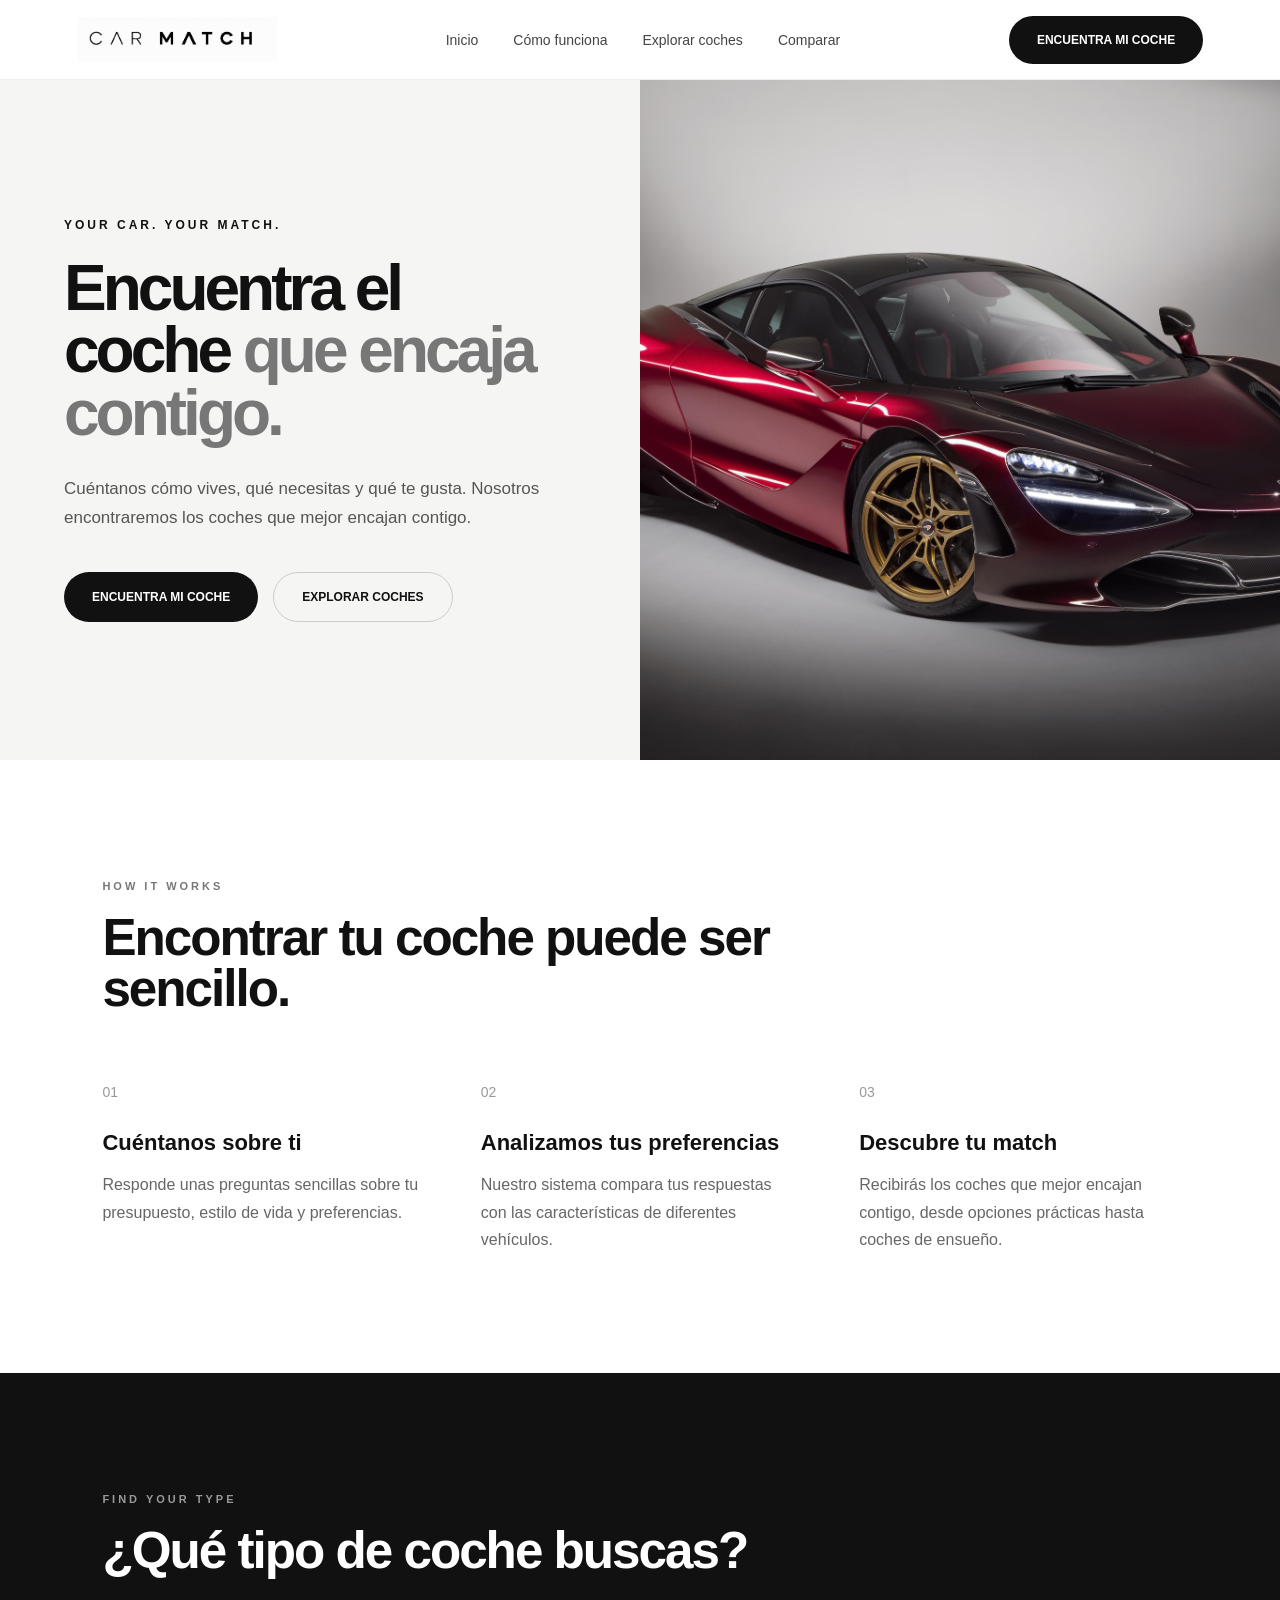
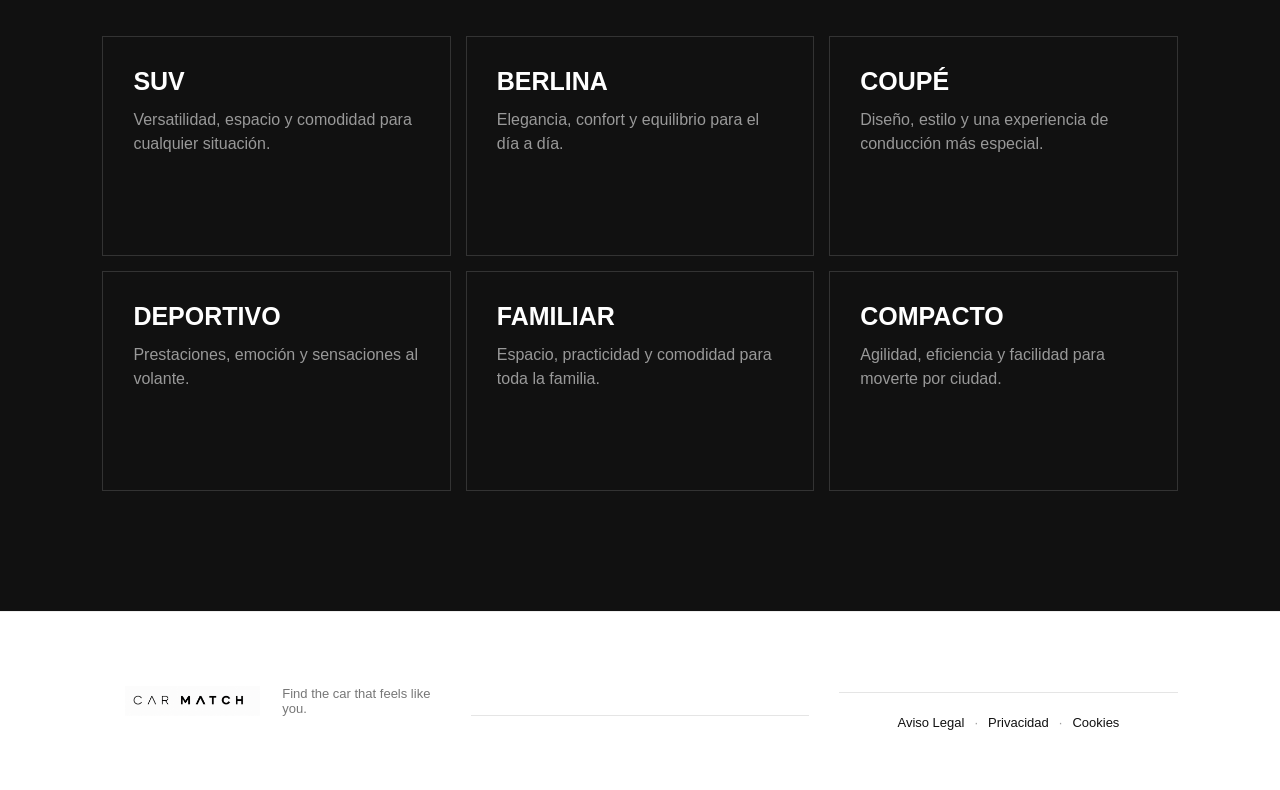
==== index.html @ 36eb8cef "Fix footer layout" ====
<!DOCTYPE html>
<html lang="es">

<head>

    <meta charset="UTF-8">

    <meta
        name="viewport"
        content="width=device-width, initial-scale=1.0"
    >

    <!-- SEO -->
    <title>CAR MATCH — Encuentra el coche perfecto para ti</title>

    <link
    rel="icon"
    type="image/png"
    href="images/favicon.png"
>

    <meta
        name="description"
        content="CAR MATCH te ayuda a encontrar los coches que mejor encajan contigo según tu estilo de vida, presupuesto y preferencias."
    >

    <meta
        name="keywords"
        content="coches, encontrar coche, comparar coches, coche ideal, car match, coches deportivos, SUV, coches premium"
    >

    <meta
        name="robots"
        content="index, follow"
    >

    <meta
        name="author"
        content="CAR MATCH"
    >

    <!-- Open Graph -->
    <meta
        property="og:title"
        content="CAR MATCH — Encuentra tu coche"
    >

    <meta
        property="og:description"
        content="Descubre qué coche encaja contigo."
    >

    <meta
        property="og:type"
        content="website"
    >

    <meta
        property="og:image"
        content="images/logo.png"
    >

    <!-- Favicon -->
    <link rel="icon" type="image/png" href="/images/favicon.png?v=2">
    <link rel="shortcut icon" href="/images/favicon.png?v=2" type="image/png">

    <!-- CSS -->
    <link
        rel="stylesheet"
        href="css/style.css"
    >

</head>


<body>


    <!-- =====================================================
         NAVBAR
    ====================================================== -->

    <header class="navbar">

        <a
            href="index.html"
            class="logo"
            aria-label="CAR MATCH - Inicio"
        >
            <img
                 src="/images/logo.png"
                alt="CAR MATCH"
            >
        </a>


        <nav aria-label="Navegación principal">

            <a href="index.html">
                Inicio
            </a>

            <a href="#how-it-works">
                Cómo funciona
            </a>

            <a href="explore.html">
                Explorar coches
            </a>

            <a href="compare.html">
                Comparar
            </a>

        </nav>


        <button
            class="primary-button"
            type="button"
            onclick="startQuiz()"
        >
            ENCUENTRA MI COCHE
        </button>

    </header>



    <main>


        <!-- =================================================
             HERO
        ================================================== -->

      <section class="hero">

    <!-- PARTE IZQUIERDA: NO TOCAR -->
    <div class="hero-content">

        <p class="eyebrow">
            YOUR CAR. YOUR MATCH.
        </p>

        <h1>
            Encuentra el coche
            <span>
                que encaja contigo.
            </span>
        </h1>

        <p class="hero-description">
            Cuéntanos cómo vives, qué necesitas
            y qué te gusta. Nosotros encontraremos
            los coches que mejor encajan contigo.
        </p>

        <div class="hero-buttons">

            <button
                class="primary-button"
                type="button"
                onclick="startQuiz()"
            >
                ENCUENTRA MI COCHE
            </button>

            <button
                class="secondary-button"
                type="button"
                onclick="window.location.href='explore.html'"
            >
                EXPLORAR COCHES
            </button>

        </div>

    </div>


    <!-- PARTE DERECHA: AQUÍ VA EL SLIDER -->
    <div class="hero-image">

        <img
            id="heroCar"
            src="images/hero-car-1.png"
            alt="Coche deportivo"
        >

    </div>

</section>

</div>

</div>

        </section>



        <!-- =================================================
             HOW IT WORKS
        ================================================== -->

        <section
            class="how-it-works"
            id="how-it-works"
        >

            <p class="section-label">
                HOW IT WORKS
            </p>


            <h2>
                Encontrar tu coche
                puede ser sencillo.
            </h2>


            <div class="steps">


                <!-- STEP 01 -->

                <div class="step">

                    <div class="step-number">
                        01
                    </div>


                    <h3>
                        Cuéntanos sobre ti
                    </h3>


                    <p>

                        Responde unas preguntas sencillas
                        sobre tu presupuesto, estilo de vida
                        y preferencias.

                    </p>

                </div>



                <!-- STEP 02 -->

                <div class="step">

                    <div class="step-number">
                        02
                    </div>


                    <h3>
                        Analizamos tus preferencias
                    </h3>


                    <p>

                        Nuestro sistema compara tus respuestas
                        con las características de diferentes
                        vehículos.

                    </p>

                </div>



                <!-- STEP 03 -->

                <div class="step">

                    <div class="step-number">
                        03
                    </div>


                    <h3>
                        Descubre tu match
                    </h3>


                    <p>

                        Recibirás los coches que mejor encajan
                        contigo, desde opciones prácticas hasta
                        coches de ensueño.

                    </p>

                </div>


            </div>

        </section>



    
           <!-- =================================================
     CATEGORIES
================================================== -->

<section class="categories">

    <p class="section-label">
        FIND YOUR TYPE
    </p>

    <h2>
        ¿Qué tipo de coche buscas?
    </h2>


    <div class="category-grid">


        <!-- SUV -->

        <div
            class="category-card"
            onclick="window.location.href='explore.html?body=suv'"
            role="button"
            tabindex="0"
            aria-label="Explorar coches SUV"
        >

            <h3>
                SUV
            </h3>

            <p>
                Versatilidad, espacio y comodidad para cualquier situación.
            </p>

        </div>



        <!-- BERLINA -->

        <div
            class="category-card"
            onclick="window.location.href='explore.html?body=sedan'"
            role="button"
            tabindex="0"
            aria-label="Explorar berlinas"
        >

            <h3>
                BERLINA
            </h3>

            <p>
                Elegancia, confort y equilibrio para el día a día.
            </p>

        </div>



        <!-- COUPÉ -->

        <div
            class="category-card"
            onclick="window.location.href='explore.html?body=coupe'"
            role="button"
            tabindex="0"
            aria-label="Explorar coches coupé"
        >

            <h3>
                COUPÉ
            </h3>

            <p>
                Diseño, estilo y una experiencia de conducción más especial.
            </p>

        </div>



        <!-- DEPORTIVO -->

        <div
            class="category-card"
            onclick="window.location.href='explore.html?body=sports'"
            role="button"
            tabindex="0"
            aria-label="Explorar coches deportivos"
        >

            <h3>
                DEPORTIVO
            </h3>

            <p>
                Prestaciones, emoción y sensaciones al volante.
            </p>

        </div>



        <!-- FAMILIAR -->

        <div
            class="category-card"
            onclick="window.location.href='explore.html?body=family'"
            role="button"
            tabindex="0"
            aria-label="Explorar coches familiares"
        >

            <h3>
                FAMILIAR
            </h3>

            <p>
                Espacio, practicidad y comodidad para toda la familia.
            </p>

        </div>



        <!-- COMPACTO -->

        <div
            class="category-card"
            onclick="window.location.href='explore.html?body=hatchback'"
            role="button"
            tabindex="0"
            aria-label="Explorar coches compactos"
        >

            <h3>
                COMPACTO
            </h3>

            <p>
                Agilidad, eficiencia y facilidad para moverte por ciudad.
            </p>

        </div>


    </div>

</section>
    


    </main>



   <!-- =====================================================
     FOOTER
====================================================== -->

<footer>

    <div class="footer-top">

        <a
            href="index.html"
            class="logo"
            aria-label="CAR MATCH - Inicio"
        >
            <img
                src="/images/logo.png"
                alt="CAR MATCH"
            >
        </a>


        <p>
            Find the car that feels like you.
        </p>

    </div>


    <div class="footer-divider"></div>


    <div class="footer-legal">

        <a href="aviso-legal.html">
            Aviso Legal
        </a>

        <span>·</span>

        <a href="politica-privacidad.html">
            Privacidad
        </a>

        <span>·</span>

        <a href="politica-cookies.html">
            Cookies
        </a>

    </div>

</footer>


<!-- =====================================================
     JAVASCRIPT
====================================================== -->

<script src="js/script.js"></script>

<script>
document.addEventListener("DOMContentLoaded", function () {

    const images = [
        "images/hero-car-1.png",
        "images/hero-car-2.png",
        "images/hero-car-3.png",
        "images/hero-car-4.png",
        "images/hero-car-5.png"
    ];

    const hero = document.getElementById("heroCarImage");

    if (!hero) return;

    let current = 0;

    setInterval(function () {

        current = (current + 1) % images.length;

        hero.src = images[current];

    }, 7000);

});

</script>

</body>
</html>
---- css/style.css ----
/* =========================================================
   CAR MATCH
   GLOBAL STYLE
========================================================= */


/* =========================================================
   RESET
========================================================= */

* {
    margin: 0;
    padding: 0;
    box-sizing: border-box;
}

html {
    scroll-behavior: smooth;
}

body {
    font-family: Arial, Helvetica, sans-serif;
    background: #ffffff;
    color: #111111;
    -webkit-font-smoothing: antialiased;
}

img {
    max-width: 100%;
}

button,
input,
select {
    font-family: inherit;
}

button {
    -webkit-tap-highlight-color: transparent;
}

a {
    color: inherit;
}


/* =========================================================
   NAVBAR
========================================================= */

.navbar {
    position: relative;
    z-index: 100;

    width: 100%;
    min-height: 80px;

    padding: 0 6%;

    display: flex;
    align-items: center;
    justify-content: space-between;
    gap: 30px;

    border-bottom: 1px solid #eeeeee;

    background: rgba(255, 255, 255, 0.96);

    backdrop-filter: blur(10px);
}


/* =========================================================
   LOGO
========================================================= */

.logo {
    display: flex;
    align-items: center;
    text-decoration: none;

}


/* PNG LOGO */

.logo img {
    display: block;

    width: 200px;
    height: auto;
    object-fit: contain;
}


/*
   Texto del logo.
   Se mantiene porque quiz/results/explore/compare
   todavía utilizan CAR<span>MATCH</span>.
*/

.logo:not(:has(img)) {
    font-size: 22px;
    font-weight: 800;
    letter-spacing: -1px;
}

.logo span {
    font-weight: 400;
}


/* =========================================================
   NAVIGATION
========================================================= */

.navbar nav {
    display: flex;
    align-items: center;
    justify-content: center;

    gap: 35px;
}

.navbar nav a {
    position: relative;

    text-decoration: none;

    color: #444444;

    font-size: 14px;
    font-weight: 400;

    white-space: nowrap;

    transition:
        color 0.2s ease,
        opacity 0.2s ease;
}

.navbar nav a:hover {
    color: #000000;
}


/* ACTIVE PAGE */

.navbar nav a.active {
    color: #111111;
    font-weight: 700;
}

.navbar nav a.active::after {
    content: "";

    position: absolute;

    left: 0;
    right: 0;
    bottom: -8px;

    height: 1px;

    background: #111111;
}


/* =========================================================
   BUTTONS
========================================================= */

.primary-button,
.secondary-button,
.nav-button,
.quiz-next,
.quiz-back,
.exit-button,
.clear-filters,
.help-understood {
    -webkit-tap-highlight-color: transparent;
}


/* PRIMARY */

.primary-button {
    border: none;

    background: #111111;
    color: #ffffff;

    padding: 17px 28px;

    border-radius: 30px;

    font-size: 12px;
    font-weight: 700;

    cursor: pointer;

    transition:
        transform 0.2s ease,
        background 0.2s ease,
        opacity 0.2s ease;
}

.primary-button:hover {
    transform: translateY(-2px);
}

.primary-button:active {
    transform: translateY(0);
}


/* SECONDARY */

.secondary-button {
    border: 1px solid #cccccc;

    background: transparent;
    color: #111111;

    padding: 17px 28px;

    border-radius: 30px;

    font-size: 12px;
    font-weight: 700;

    cursor: pointer;

    transition:
        transform 0.2s ease,
        border-color 0.2s ease,
        background 0.2s ease;
}

.secondary-button:hover {
    border-color: #111111;

    background: #ffffff;

    transform: translateY(-2px);
}

.secondary-button:active {
    transform: translateY(0);
}


/* OLD NAV BUTTON COMPATIBILITY */

.nav-button {
    border: none;

    background: #111111;
    color: #ffffff;

    padding: 13px 22px;

    border-radius: 30px;

    font-size: 12px;
    font-weight: 700;

    cursor: pointer;
}


/* =========================================================
   HERO
========================================================= */

.hero {
    min-height: 680px;

    display: grid;
    grid-template-columns: 1fr 1fr;

    background: #f5f5f3;
}

.hero-content {
    display: flex;
    flex-direction: column;
    justify-content: center;

    padding: 80px 10%;
}

.eyebrow {
    font-size: 12px;

    letter-spacing: 3px;

    font-weight: 700;

    margin-bottom: 25px;
}

.hero h1 {
    font-size: clamp(48px, 5vw, 76px);

    line-height: 0.98;

    letter-spacing: -4px;

    max-width: 700px;
}

.hero h1 span {
    color: #777777;
}

.hero-description {
    max-width: 520px;

    margin-top: 30px;

    color: #555555;

    font-size: 17px;

    line-height: 1.7;
}


/* HERO BUTTONS */

.hero-buttons {
    display: flex;

    gap: 15px;

    margin-top: 40px;
}


/* =========================================================
   HERO IMAGE
========================================================= */

.hero-image {
    position: relative;
    min-height: 600px;
    overflow: hidden;
    background: #222222;
}

.hero-image img {
    width: 100%;
    height: 100%;
    min-height: 600px;
    display: block;
    object-fit: cover;
    transition: opacity 0.8s ease;
      overflow: hidden;
}


/* REAL HERO IMAGE */

.hero-image img {
    position: absolute;

    inset: 0;

    width: 100%;
    height: 100%;

    object-fit: cover;

    display: block;

    z-index: 1;
}


/* IMAGE OVERLAY */

.image-overlay {
    position: absolute;

    inset: 0;

    background:
        linear-gradient(
            135deg,
            rgba(0, 0, 0, 0.15),
            rgba(0, 0, 0, 0.35)
        );

    z-index: 2;

    pointer-events: none;
}


/* PLACEHOLDER */

.hero-car-placeholder {
    position: relative;

    z-index: 0;

    color: #ffffff;

    font-size: 90px;

    font-weight: 900;

    letter-spacing: -8px;

    opacity: 0.9;
}


/*
   Si existe imagen, el placeholder queda oculto
   visualmente debajo de ella.
*/

.hero-image img:not([src=""]) + .hero-car-placeholder {
    z-index: 0;
}


/* =========================================================
   HOW IT WORKS
========================================================= */

.how-it-works {
    padding: 120px 8%;
}

.section-label {
    font-size: 11px;

    letter-spacing: 3px;

    font-weight: 700;

    color: #777777;

    margin-bottom: 20px;
}

.how-it-works h2,
.categories h2 {
    font-size: clamp(36px, 4vw, 55px);

    letter-spacing: -2px;

    line-height: 1;

    max-width: 700px;
}


/* =========================================================
   STEPS
========================================================= */

.steps {
    display: grid;

    grid-template-columns: repeat(3, 1fr);

    gap: 60px;

    margin-top: 70px;
}

.step-number {
    font-size: 14px;

    color: #999999;

    margin-bottom: 30px;
}

.step h3 {
    font-size: 22px;

    margin-bottom: 15px;
}

.step p {
    color: #666666;

    line-height: 1.7;

    max-width: 350px;
}


/* =========================================================
   CATEGORIES
========================================================= */

.categories {
    padding: 120px 8%;

    background: #111111;

    color: #ffffff;
}

.categories .section-label {
    color: #999999;
}

.category-grid {
    display: grid;

    grid-template-columns: repeat(3, 1fr);

    gap: 15px;

    margin-top: 60px;
}

.category-card {
    min-height: 220px;

    padding: 30px;

    border: 1px solid #333333;

    display: flex;

    flex-direction: column;

    justify-content: flex-end;

    transition:
        background 0.3s ease,
        transform 0.3s ease,
        border-color 0.3s ease;

    cursor: pointer;
}

.category-card:hover {
    background: #1d1d1d;

    border-color: #444444;

    transform: translateY(-5px);
}

.category-card h3 {
    font-size: 25px;

    margin-bottom: 10px;
}

.category-card p {
    color: #999999;

    line-height: 1.5;
}

.category-card {
    display: flex;
    flex-direction: column;
    align-items: flex-start;
    justify-content: flex-start;
    text-align: left;
}

.category-card h3 {
    margin: 0 0 12px 0;
    text-align: left;
}


/* =========================================================
   FOOTER
========================================================= */

footer {
    padding: 60px 8%;

    display: flex;

    justify-content: space-between;

    align-items: center;

    gap: 30px;

    border-top: 1px solid #eeeeee;

    background: #ffffff;
}

footer .logo img {
    height: 30px;
}

footer p {
    color: #777777;

    font-size: 13px;
}


/* =========================================================
   FOCUS ACCESSIBILITY
========================================================= */

button:focus-visible,
a:focus-visible,
select:focus-visible,
input:focus-visible,
.category-card:focus-visible {
    outline: 2px solid #111111;

    outline-offset: 4px;
}


/* =========================================================
   QUIZ
========================================================= */

.quiz-page {
    background: #f7f7f5;

    min-height: 100vh;
}


/* =========================================================
   QUIZ HEADER
========================================================= */

.quiz-header {
    height: 80px;

    padding: 0 6%;

    display: flex;

    align-items: center;

    justify-content: space-between;

    gap: 30px;

    background: #ffffff;

    border-bottom: 1px solid #e8e8e8;
}

.quiz-logo {
    color: #111111;

    text-decoration: none;

    font-size: 22px;

    font-weight: 800;

    letter-spacing: -1px;
}

.quiz-logo span {
    font-weight: 400;
}


/* =========================================================
   EXIT
========================================================= */

.exit-button {
    border: none;

    background: transparent;

    font-size: 12px;

    font-weight: 700;

    color: #777777;

    cursor: pointer;

    transition:
        color 0.2s ease,
        opacity 0.2s ease;
}

.exit-button:hover {
    color: #111111;
}


/* =========================================================
   QUIZ CONTAINER
========================================================= */

.quiz-container {
    width: min(900px, 90%);

    margin: 0 auto;

    padding: 70px 0 50px;
}


/* =========================================================
   PROGRESS
========================================================= */

.progress-section {
    margin-bottom: 70px;
}

.progress-top {
    display: flex;

    justify-content: space-between;

    margin-bottom: 12px;

    font-size: 11px;

    font-weight: 700;

    letter-spacing: 1.5px;

    color: #777777;
}

.progress-bar {
    height: 4px;

    background: #dddddd;

    border-radius: 10px;

    overflow: hidden;
}

.progress {
    height: 100%;

    width: 10%;

    background: #111111;

    transition: width 0.4s ease;
}


/* =========================================================
   QUESTION
========================================================= */

.question-section {
    max-width: 750px;

    margin: 0 auto;
}

.question-category {
    font-size: 11px;

    font-weight: 700;

    letter-spacing: 3px;

    color: #888888;

    margin-bottom: 20px;
}

.question-section h1 {
    font-size: clamp(38px, 5vw, 62px);

    line-height: 1;

    letter-spacing: -3px;

    margin-bottom: 25px;
}

.question-description {
    color: #666666;

    font-size: 16px;

    line-height: 1.7;

    max-width: 650px;

    margin-bottom: 45px;
}


/* =========================================================
   ANSWERS
========================================================= */

.answers {
    display: grid;

    gap: 12px;
}

.answer {
    position: relative;

    padding: 22px 25px;

    border: 1px solid #dddddd;

    background: #ffffff;

    cursor: pointer;

    transition:
        border-color 0.2s ease,
        transform 0.2s ease,
        background 0.2s ease;

    border-radius: 8px;
}

.answer:hover {
    border-color: #111111;

    transform: translateY(-2px);
}

.answer.selected {
    background: #111111;

    color: #ffffff;

    border-color: #111111;
}

.answer-title {
    font-size: 16px;

    font-weight: 700;

    margin-bottom: 5px;
}

.answer-description {
    font-size: 13px;

    color: #777777;

    line-height: 1.5;
}

.answer.selected .answer-description {
    color: #bbbbbb;
}


/* =========================================================
   HELP BUTTON
========================================================= */

.help-button {
    display: inline-flex;

    align-items: center;
    justify-content: center;

    width: 22px;
    height: 22px;

    margin-left: 8px;

    border: 1px solid #aaaaaa;

    border-radius: 50%;

    font-size: 12px;

    cursor: pointer;

    color: #555555;

    background: #ffffff;

    transition:
        background 0.2s ease,
        color 0.2s ease;
}

.help-button:hover {
    background: #111111;

    color: #ffffff;
}


/* =========================================================
   QUIZ NAVIGATION
========================================================= */

.quiz-navigation {
    display: flex;

    justify-content: space-between;

    align-items: center;

    gap: 20px;

    margin-top: 70px;
}

.quiz-back {
    border: none;

    background: transparent;

    color: #666666;

    font-size: 12px;

    font-weight: 700;

    cursor: pointer;

    transition: color 0.2s ease;
}

.quiz-back:hover {
    color: #111111;
}

.quiz-next {
    border: none;

    background: #111111;

    color: #ffffff;

    padding: 17px 30px;

    border-radius: 30px;

    font-size: 12px;

    font-weight: 700;

    cursor: pointer;

    transition:
        transform 0.2s ease,
        opacity 0.2s ease;
}

.quiz-next:hover {
    transform: translateY(-2px);
}

.quiz-next:active {
    transform: translateY(0);
}


/* =========================================================
   HELP MODAL
========================================================= */

.help-modal {
    position: fixed;

    inset: 0;

    z-index: 9999;
}

.help-overlay {
    position: absolute;

    inset: 0;

    background: rgba(0, 0, 0, 0.55);

    backdrop-filter: blur(5px);
}

.help-box {
    position: absolute;

    left: 50%;
    top: 50%;

    transform: translate(-50%, -50%);

    width: min(500px, 90%);

    max-height: 90vh;

    overflow-y: auto;

    padding: 45px;

    background: #ffffff;

    border-radius: 14px;

    box-shadow:
        0 30px 80px rgba(0, 0, 0, 0.25);
}

.help-icon {
    width: 35px;
    height: 35px;

    border-radius: 50%;

    background: #111111;

    color: #ffffff;

    display: flex;

    align-items: center;
    justify-content: center;

    font-weight: 700;

    margin-bottom: 25px;
}

.help-box h2 {
    font-size: 28px;

    letter-spacing: -1px;

    margin-bottom: 15px;
}

.help-box p {
    color: #666666;

    line-height: 1.7;
}

.help-close {
    position: absolute;

    top: 20px;
    right: 20px;

    width: 35px;
    height: 35px;

    border: none;

    background: transparent;

    font-size: 28px;

    cursor: pointer;

    color: #777777;

    border-radius: 50%;
}

.help-close:hover {
    background: #f2f2f2;

    color: #111111;
}

.help-understood {
    margin-top: 30px;

    border: none;

    background: #111111;

    color: #ffffff;

    padding: 14px 25px;

    border-radius: 30px;

    font-size: 11px;

    font-weight: 700;

    cursor: pointer;

    transition: transform 0.2s ease;
}

.help-understood:hover {
    transform: translateY(-2px);
}


/* =========================================================
   GENERAL MOBILE — TABLET
========================================================= */

@media (max-width: 900px) {

    /* NAVBAR */

    .navbar {
        padding: 0 5%;

        gap: 20px;
    }

    .navbar nav {
        display: none;
    }


    /* HERO */

    .hero {
        grid-template-columns: 1fr;

        min-height: auto;
    }

    .hero-content {
        padding: 80px 7%;
    }

    .hero-image {
        min-height: 400px;
    }


    /* STEPS */

    .steps {
        grid-template-columns: 1fr;

        gap: 50px;
    }


    /* CATEGORIES */

    .category-grid {
        grid-template-columns: 1fr 1fr;
    }


    /* FOOTER */

    footer {
        padding: 50px 7%;
    }

}


/* =========================================================
   MOBILE
========================================================= */

@media (max-width: 600px) {

    /* =====================================================
       NAVBAR
    ====================================================== */

    .navbar {
        min-height: 70px;

        padding: 0 5%;

        gap: 15px;
    }

    .navbar .logo img {
        height: 28px;

        max-width: 150px;
    }

    .navbar > .primary-button {
        padding: 11px 16px;

        font-size: 10px;

        white-space: nowrap;
    }


    /* =====================================================
       HERO
    ====================================================== */

    .hero-content {
        padding: 65px 7%;
    }

    .eyebrow {
        font-size: 10px;

        letter-spacing: 2.5px;

        margin-bottom: 20px;
    }

    .hero h1 {
        font-size: clamp(42px, 12vw, 58px);

        letter-spacing: -2.5px;

        line-height: 0.98;
    }

    .hero-description {
        font-size: 15px;

        line-height: 1.65;

        margin-top: 25px;
    }

    .hero-buttons {
        flex-direction: column;

        gap: 10px;

        margin-top: 30px;
    }

    .primary-button,
    .secondary-button {
        width: 100%;

        min-height: 50px;
    }

    .hero-image {
        min-height: 320px;
    }

    .hero-car-placeholder {
        font-size: 60px;

        letter-spacing: -5px;
    }


    /* =====================================================
       HOW IT WORKS
    ====================================================== */

    .how-it-works {
        padding: 80px 7%;
    }

    .section-label {
        font-size: 10px;

        letter-spacing: 2.5px;
    }

    .how-it-works h2,
    .categories h2 {
        font-size: clamp(34px, 9vw, 46px);

        letter-spacing: -1.8px;
    }

    .steps {
        margin-top: 50px;

        gap: 45px;
    }

    .step-number {
        margin-bottom: 20px;
    }

    .step h3 {
        font-size: 20px;
    }

    .step p {
        font-size: 14px;
    }


    /* =====================================================
       CATEGORIES
    ====================================================== */

    .categories {
        padding: 80px 7%;
    }

    .category-grid {
        grid-template-columns: 1fr;

        gap: 10px;

        margin-top: 45px;
    }

    .category-card {
        min-height: 180px;

        padding: 25px;
    }


    /* =====================================================
       FOOTER
    ====================================================== */

    footer {
        padding: 45px 7%;

        flex-direction: column;

        align-items: flex-start;

        gap: 20px;
    }

    footer .logo img {
        height: 28px;
    }

    footer p {
        font-size: 12px;
    }


    /* =====================================================
       QUIZ
    ====================================================== */

    .quiz-header {
        height: 70px;

        padding: 0 5%;
    }

    .quiz-logo {
        font-size: 20px;
    }

    .quiz-container {
        width: 90%;

        padding-top: 45px;

        padding-bottom: 40px;
    }

    .progress-section {
        margin-bottom: 50px;
    }

    .question-category {
        font-size: 10px;

        letter-spacing: 2.5px;
    }

    .question-section h1 {
        font-size: clamp(38px, 10vw, 52px);

        letter-spacing: -2px;
    }

    .question-description {
        font-size: 15px;

        margin-bottom: 35px;
    }

    .answer {
        padding: 20px;
    }

    .answer-title {
        font-size: 15px;
    }

    .answer-description {
        font-size: 12px;
    }

    .quiz-navigation {
        margin-top: 50px;
    }

    .quiz-next {
        padding: 15px 23px;
    }


    /* =====================================================
       HELP MODAL
    ====================================================== */

    .help-box {
        width: 92%;

        padding: 35px 25px;
    }

    .help-box h2 {
        font-size: 25px;
    }

}


/* =========================================================
   VERY SMALL MOBILE
========================================================= */

@media (max-width: 450px) {

    .navbar {
        padding: 0 4%;
    }

    .navbar .logo img {
        height: 25px;

        max-width: 125px;
    }

    .navbar > .primary-button {
        padding: 10px 12px;

        font-size: 9px;
    }


    .hero-content {
        padding: 55px 6%;
    }

    .hero h1 {
        font-size: 40px;

        letter-spacing: -2px;
    }

    .hero-image {
        min-height: 270px;
    }


    .how-it-works,
    .categories {
        padding-left: 6%;
        padding-right: 6%;
    }


    .category-card {
        min-height: 160px;
    }


    .quiz-container {
        width: 92%;
    }

    .quiz-navigation {
        gap: 10px;
    }

    .quiz-back {
        font-size: 11px;
    }

    .quiz-next {
        font-size: 11px;

        padding: 14px 18px;
    }

}


/* =========================================================
   REDUCED MOTION
========================================================= */

@media (prefers-reduced-motion: reduce) {

    html {
        scroll-behavior: auto;
    }

    *,
    *::before,
    *::after {
        transition-duration: 0.01ms !important;
        animation-duration: 0.01ms !important;
        animation-iteration-count: 1 !important;
    }

}

.hero-image {
    position: relative;
    min-height: 600px;
    overflow: hidden;
    background: #eeeeee;
}

.hero-image img {
    width: 100%;
    height: 100%;
    min-height: 600px;
    display: block;
    object-fit: cover;
    transition: opacity 0.4s ease;
}

/* =========================================================
   CAR MATCH
   LEGAL PAGES
   ========================================================= */

.legal-page {
    min-height: 70vh;
    padding: 100px 7% 120px;
}

.legal-container {
    width: min(100%, 950px);
    margin: 0 auto;
}

.legal-container h1 {
    margin: 12px 0 25px;
    font-size: clamp(42px, 6vw, 72px);
    line-height: 1.05;
    letter-spacing: -2px;
}

.legal-container h1 span {
    color: #888;
}

.legal-intro {
    max-width: 720px;
    margin-bottom: 70px;
    font-size: 18px;
    line-height: 1.8;
    color: #777;
}

.legal-section {
    padding: 42px 0;
    border-top: 1px solid rgba(0, 0, 0, 0.10);
}

.legal-section h2 {
    margin: 0 0 20px;
    font-size: 22px;
    font-weight: 600;
    letter-spacing: -0.3px;
}

.legal-section p {
    max-width: 820px;
    margin: 0 0 16px;
    font-size: 16px;
    line-height: 1.8;
    color: #555;
}

.legal-section p:last-child {
    margin-bottom: 0;
}

.legal-section strong {
    color: #111;
    font-weight: 600;
}

.legal-section a {
    color: #111;
    text-decoration: underline;
    text-underline-offset: 4px;
}

.legal-section a:hover {
    opacity: 0.6;
}

.legal-update {
    padding-bottom: 0;
}

.legal-update p {
    color: #888;
    font-size: 14px;
}


/* =========================================================
   LEGAL RESPONSIVE
   ========================================================= */

@media (max-width: 768px) {

    .legal-page {
        padding: 70px 6% 80px;
    }

    .legal-container h1 {
        font-size: 44px;
        letter-spacing: -1.5px;
    }

    .legal-intro {
        font-size: 16px;
        margin-bottom: 45px;
    }

    .legal-section {
        padding: 32px 0;
    }

    .legal-section h2 {
        font-size: 19px;
    }

    .legal-section p {
        font-size: 15px;
        line-height: 1.75;
    }

}



/* =========================================================
   FOOTER
   ========================================================= */

.footer-main {
    width: 100%;
    display: flex;
    justify-content: space-between;
    align-items: center;
}


/* =========================================================
   FOOTER LEGAL
   ========================================================= */

.footer-legal {
    width: 100%;
    display: flex;
    justify-content: center;
    align-items: center;
    gap: 10px;

    margin-top: 28px;
    padding-top: 22px;

    border-top: 1px solid rgba(0, 0, 0, 0.10);
}

.footer-legal a {
    color: inherit;
    text-decoration: none;
    font-size: 13px;
    transition: opacity 0.2s ease;
}

.footer-legal a:hover {
    opacity: 0.55;
}

.footer-legal span {
    opacity: 0.4;
    font-size: 13px;
}


/* =========================================================
   FOOTER MOBILE
   ========================================================= */

@media (max-width: 768px) {

    .footer-main {
        flex-direction: column;
        align-items: flex-start;
        gap: 20px;
    }

    .footer-main p {
        margin: 0;
    }

    .footer-legal {
        justify-content: flex-start;
        flex-wrap: wrap;
        margin-top: 25px;
        padding-top: 20px;
    }

}

/* =========================================================
   CAR MATCH — FOOTER FINAL
   ========================================================= */

.footer-top {
    width: 100%;
    display: flex;
    justify-content: space-between;
    align-items: center;
}


/* =========================================================
   LÍNEA COMPLETA
   ========================================================= */

.footer-divider {
    width: 100%;
    height: 1px;
    background: rgba(0, 0, 0, 0.10);
    margin-top: 28px;
}


/* =========================================================
   ENLACES LEGALES
   ========================================================= */

.footer-legal {
    width: 100%;

    display: flex;
    justify-content: center;
    align-items: center;

    gap: 10px;

    margin-top: 20px;
}

.footer-legal a {
    color: inherit;
    text-decoration: none;

    font-size: 13px;

    transition: opacity 0.2s ease;
}

.footer-legal a:hover {
    opacity: 0.55;
}

.footer-legal span {
    opacity: 0.4;
    font-size: 13px;
}


/* =========================================================
   MÓVIL
   ========================================================= */

@media (max-width: 768px) {

    .footer-top {
        flex-direction: column;
        align-items: flex-start;
        gap: 18px;
    }

    .footer-divider {
        margin-top: 25px;
    }

    .footer-legal {
        justify-content: center;
        flex-wrap: wrap;
        text-align: center;
    }

}
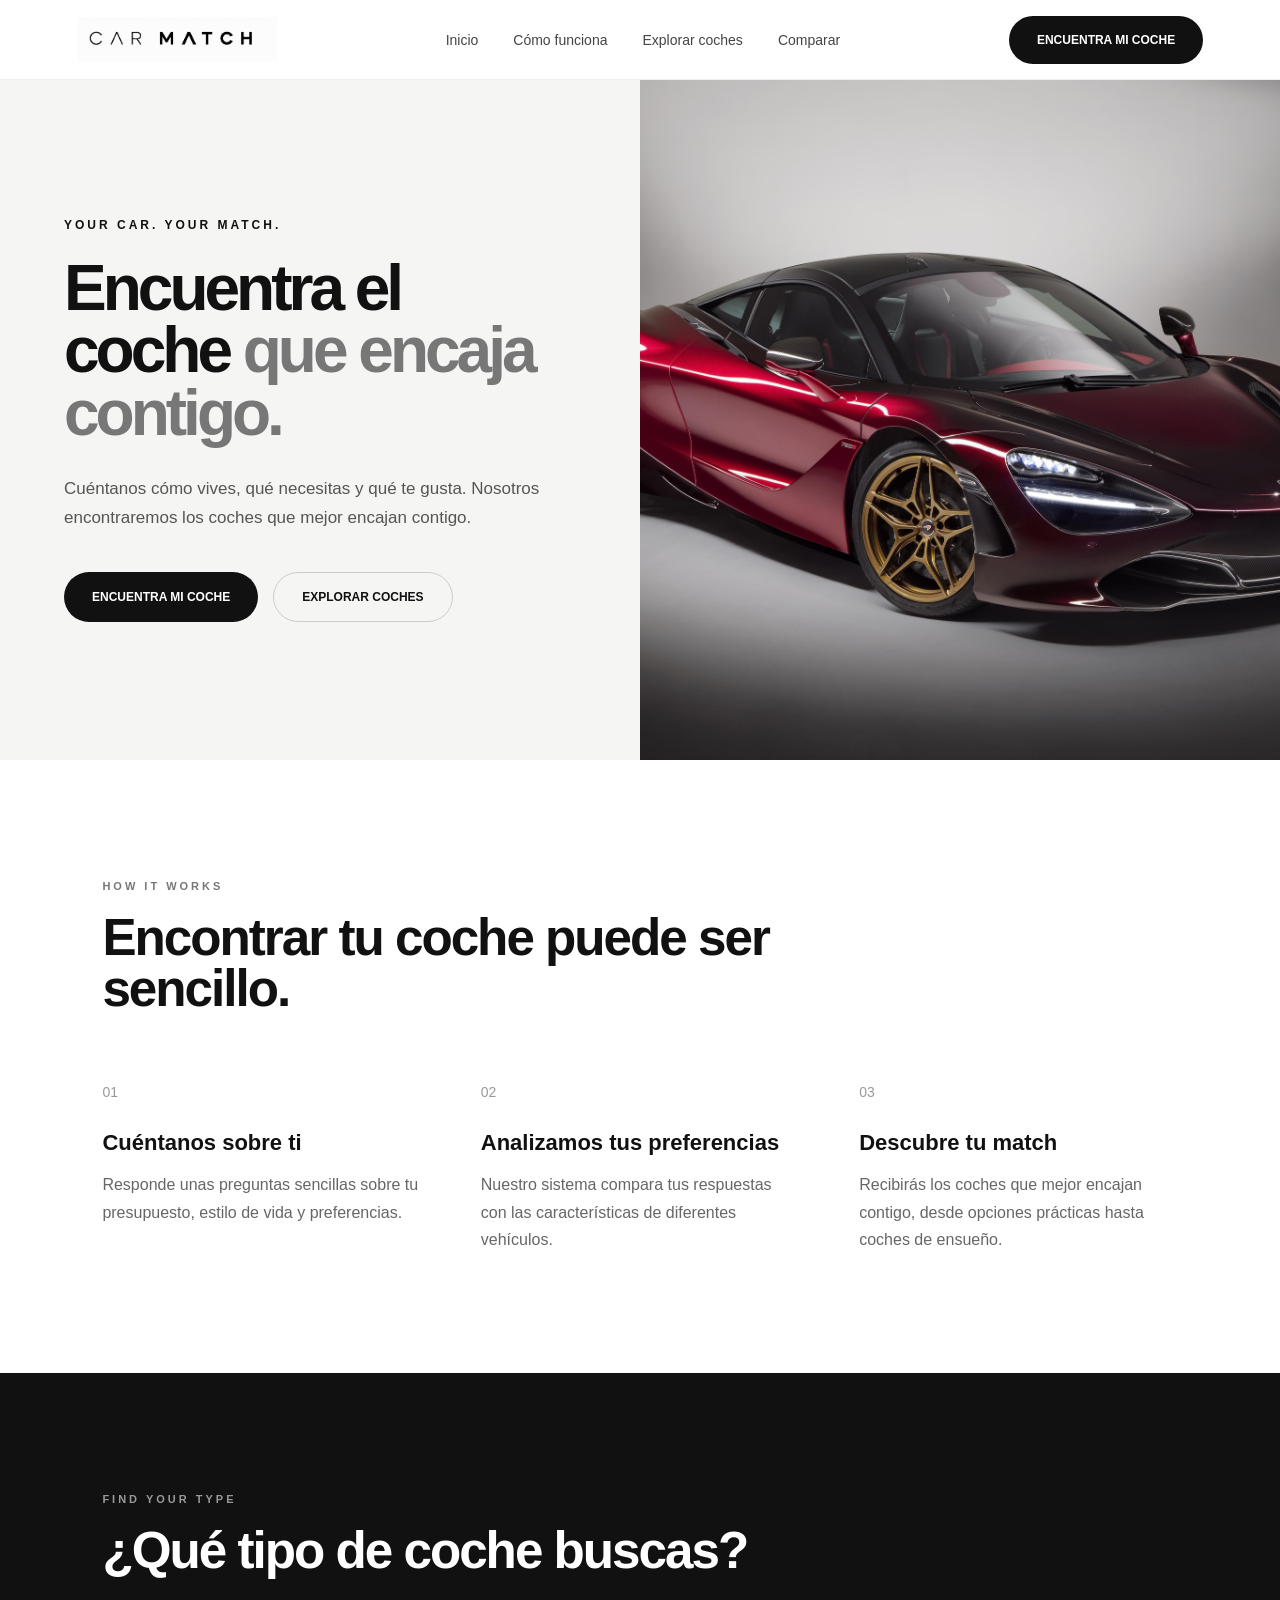
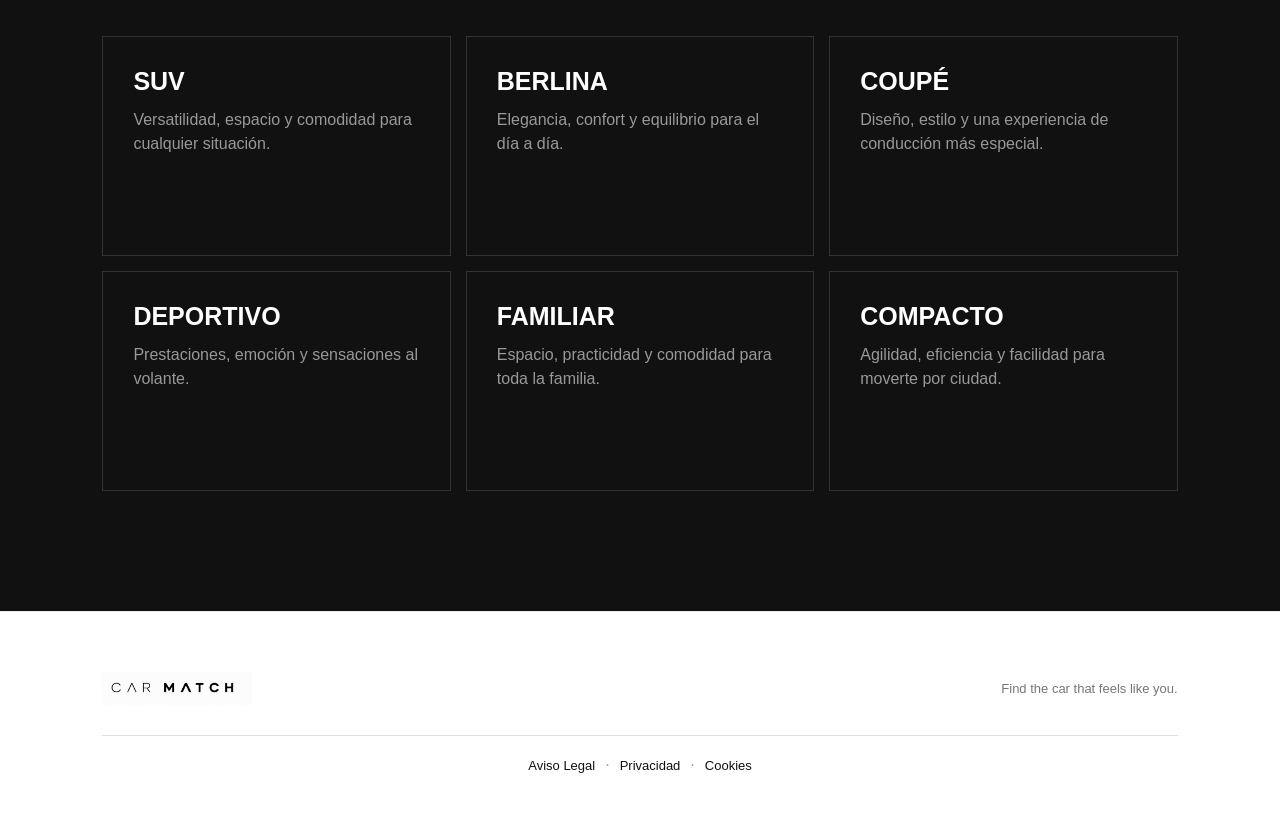
==== commit b2f834cb: "Finish legal pages and footer" ====
--- a/index.html
+++ b/index.html
@@ -470,13 +470,13 @@
      FOOTER
 ====================================================== -->
 
-<footer>
-
-    <div class="footer-top">
+<footer class="cm-footer">
+
+    <div class="cm-footer-top">
 
         <a
             href="index.html"
-            class="logo"
+            class="cm-footer-logo"
             aria-label="CAR MATCH - Inicio"
         >
             <img
@@ -485,18 +485,17 @@
             >
         </a>
 
-
-        <p>
+        <p class="cm-footer-text">
             Find the car that feels like you.
         </p>
 
     </div>
 
 
-    <div class="footer-divider"></div>
-
-
-    <div class="footer-legal">
+    <div class="cm-footer-line"></div>
+
+
+    <div class="cm-footer-legal">
 
         <a href="aviso-legal.html">
             Aviso Legal
--- a/css/style.css
+++ b/css/style.css
@@ -1656,118 +1656,78 @@
 
 
 /* =========================================================
-   FOOTER
+   CAR MATCH — FOOTER
    ========================================================= */
 
-.footer-main {
+footer {
     width: 100%;
+}
+
+
+/* =========================================================
+   PARTE SUPERIOR
+   ========================================================= */
+
+.footer-top {
+    width: 100%;
+
     display: flex;
     justify-content: space-between;
     align-items: center;
 }
 
 
-/* =========================================================
-   FOOTER LEGAL
+/* LOGO */
+
+.footer-top .logo {
+    display: block;
+}
+
+.footer-top .logo img {
+    display: block;
+}
+
+
+/* FRASE */
+
+.footer-top p {
+    margin: 0;
+}
+
+
+/* =========================================================
+   LÍNEA HORIZONTAL COMPLETA
+   ========================================================= */
+
+.footer-divider {
+    width: 100%;
+    height: 1px;
+
+    margin-top: 30px;
+
+    background: rgba(0, 0, 0, 0.10);
+}
+
+
+/* =========================================================
+   ENLACES LEGALES
    ========================================================= */
 
 .footer-legal {
     width: 100%;
+
     display: flex;
     justify-content: center;
     align-items: center;
+
     gap: 10px;
 
-    margin-top: 28px;
-    padding-top: 22px;
-
-    border-top: 1px solid rgba(0, 0, 0, 0.10);
+    margin-top: 20px;
 }
 
 .footer-legal a {
     color: inherit;
-    text-decoration: none;
-    font-size: 13px;
-    transition: opacity 0.2s ease;
-}
-
-.footer-legal a:hover {
-    opacity: 0.55;
-}
-
-.footer-legal span {
-    opacity: 0.4;
-    font-size: 13px;
-}
-
-
-/* =========================================================
-   FOOTER MOBILE
-   ========================================================= */
-
-@media (max-width: 768px) {
-
-    .footer-main {
-        flex-direction: column;
-        align-items: flex-start;
-        gap: 20px;
-    }
-
-    .footer-main p {
-        margin: 0;
-    }
-
-    .footer-legal {
-        justify-content: flex-start;
-        flex-wrap: wrap;
-        margin-top: 25px;
-        padding-top: 20px;
-    }
-
-}
-
-/* =========================================================
-   CAR MATCH — FOOTER FINAL
-   ========================================================= */
-
-.footer-top {
-    width: 100%;
-    display: flex;
-    justify-content: space-between;
-    align-items: center;
-}
-
-
-/* =========================================================
-   LÍNEA COMPLETA
-   ========================================================= */
-
-.footer-divider {
-    width: 100%;
-    height: 1px;
-    background: rgba(0, 0, 0, 0.10);
-    margin-top: 28px;
-}
-
-
-/* =========================================================
-   ENLACES LEGALES
-   ========================================================= */
-
-.footer-legal {
-    width: 100%;
-
-    display: flex;
-    justify-content: center;
-    align-items: center;
-
-    gap: 10px;
-
-    margin-top: 20px;
-}
-
-.footer-legal a {
-    color: inherit;
+
     text-decoration: none;
 
     font-size: 13px;
@@ -1804,7 +1764,123 @@
     .footer-legal {
         justify-content: center;
         flex-wrap: wrap;
-        text-align: center;
+    }
+
+}
+
+/* =========================================================
+   CAR MATCH — NUEVO FOOTER
+   ========================================================= */
+
+.cm-footer {
+    width: 100%;
+    display: block !important;
+    box-sizing: border-box;
+}
+
+
+/* PARTE SUPERIOR */
+
+.cm-footer-top {
+    width: 100%;
+    display: flex !important;
+    justify-content: space-between !important;
+    align-items: center !important;
+    box-sizing: border-box;
+}
+
+
+/* LOGO */
+
+.cm-footer-logo {
+    display: block !important;
+    margin: 0 !important;
+    padding: 0 !important;
+}
+
+.cm-footer-logo img {
+    display: block !important;
+    width: 150px !important;
+    height: auto !important;
+    margin: 0 !important;
+}
+
+
+/* FRASE */
+
+.cm-footer-text {
+    margin: 0 !important;
+    padding: 0 !important;
+}
+
+
+/* LÍNEA */
+
+.cm-footer-line {
+    width: 100% !important;
+    height: 1px !important;
+
+    margin: 30px 0 0 0 !important;
+    padding: 0 !important;
+
+    background: rgba(0, 0, 0, 0.12) !important;
+
+    display: block !important;
+}
+
+
+/* LEGAL */
+
+.cm-footer-legal {
+    width: 100% !important;
+
+    display: flex !important;
+    justify-content: center !important;
+    align-items: center !important;
+
+    gap: 10px;
+
+    margin: 20px 0 0 0 !important;
+    padding: 0 !important;
+
+    box-sizing: border-box;
+}
+
+.cm-footer-legal a {
+    margin: 0 !important;
+    padding: 0 !important;
+
+    color: inherit;
+    text-decoration: none;
+
+    font-size: 13px;
+}
+
+.cm-footer-legal span {
+    margin: 0 !important;
+    padding: 0 !important;
+
+    opacity: 0.4;
+}
+
+
+/* MÓVIL */
+
+@media (max-width: 768px) {
+
+    .cm-footer-top {
+        flex-direction: column !important;
+        align-items: flex-start !important;
+        gap: 18px;
+    }
+
+    .cm-footer-line {
+        margin-top: 25px !important;
+    }
+
+    .cm-footer-legal {
+        justify-content: center !important;
+        flex-wrap: wrap;
     }
 
 }
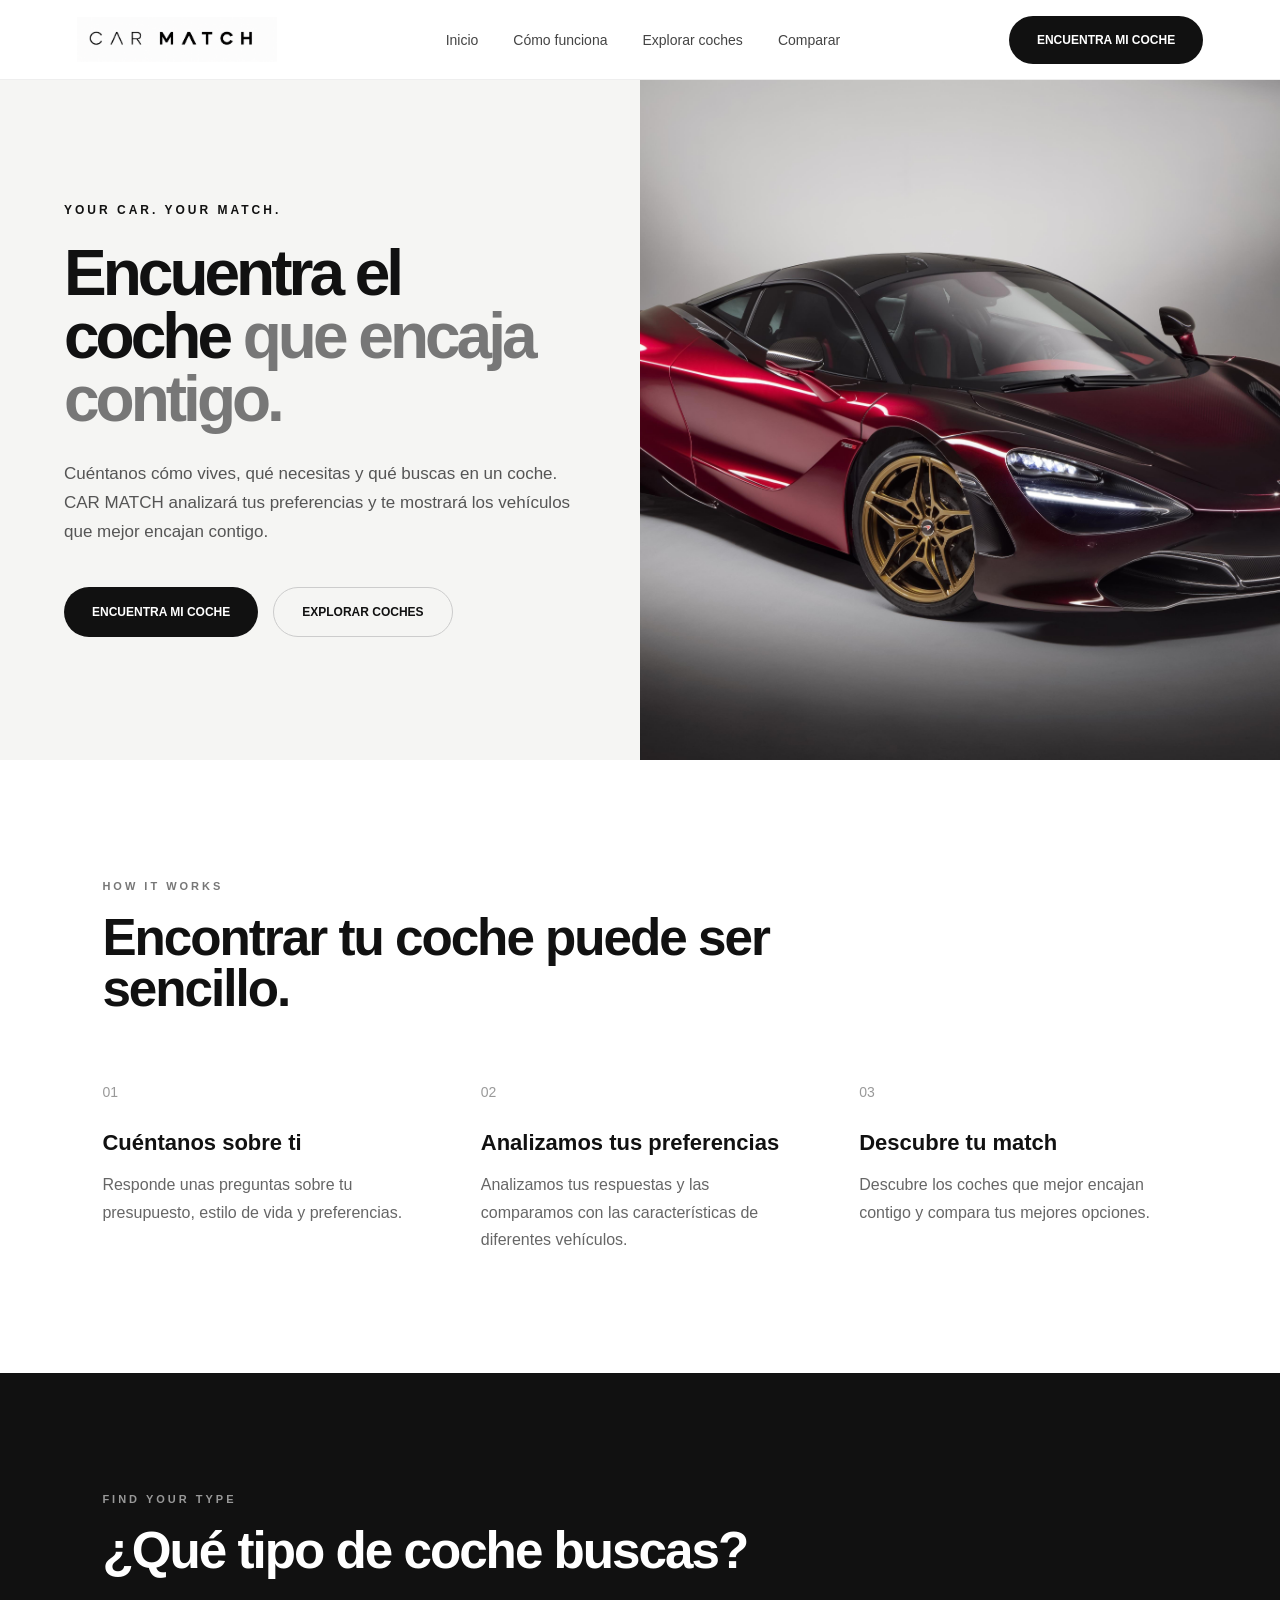
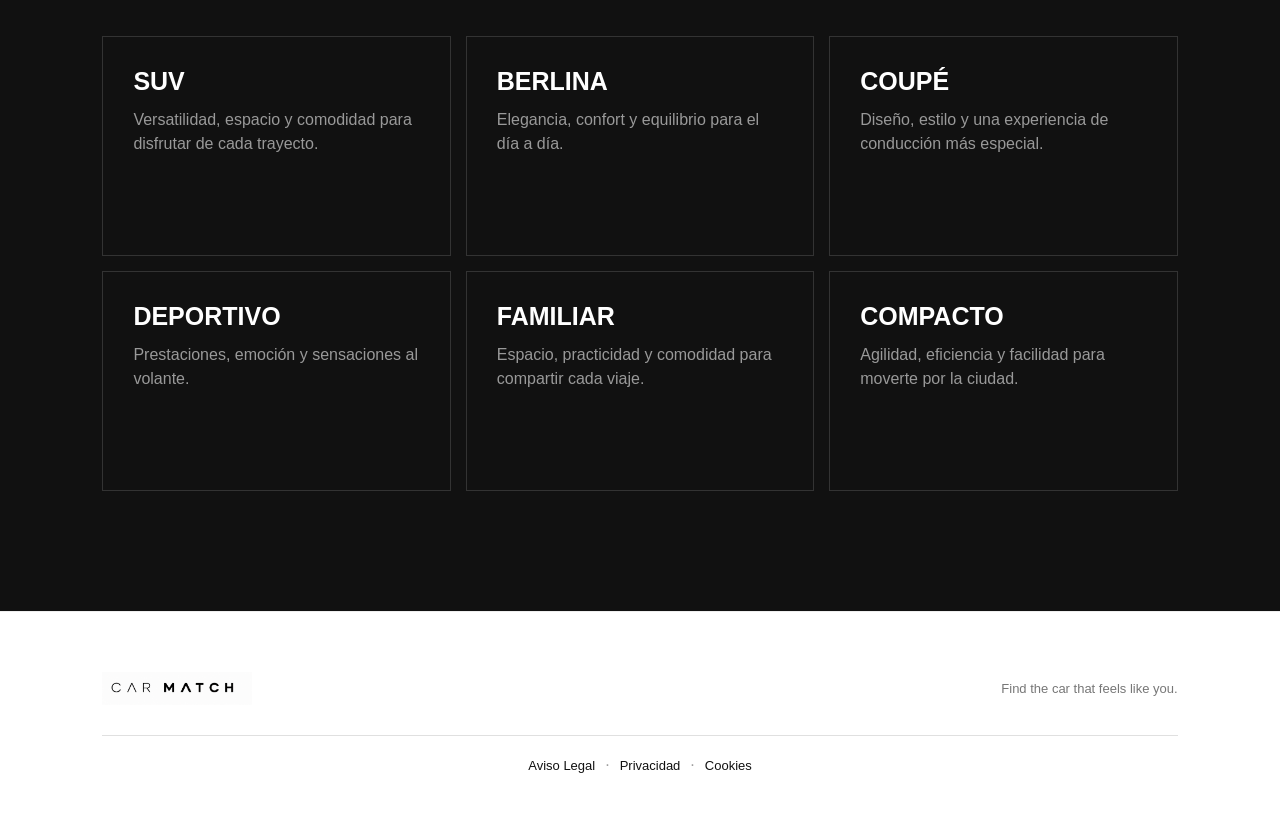
==== commit ed07cf28: "Mejorar textos y filtros de explorar coches" ====
--- a/index.html
+++ b/index.html
@@ -151,9 +151,7 @@
         </h1>
 
         <p class="hero-description">
-            Cuéntanos cómo vives, qué necesitas
-            y qué te gusta. Nosotros encontraremos
-            los coches que mejor encajan contigo.
+            Cuéntanos cómo vives, qué necesitas y qué buscas en un coche. CAR MATCH analizará tus preferencias y te mostrará los vehículos que mejor encajan contigo.
         </p>
 
         <div class="hero-buttons">
@@ -239,9 +237,7 @@
 
                     <p>
 
-                        Responde unas preguntas sencillas
-                        sobre tu presupuesto, estilo de vida
-                        y preferencias.
+                        Responde unas preguntas sobre tu presupuesto, estilo de vida y preferencias.
 
                     </p>
 
@@ -265,9 +261,7 @@
 
                     <p>
 
-                        Nuestro sistema compara tus respuestas
-                        con las características de diferentes
-                        vehículos.
+                        Analizamos tus respuestas y las comparamos con las características de diferentes vehículos.
 
                     </p>
 
@@ -291,10 +285,7 @@
 
                     <p>
 
-                        Recibirás los coches que mejor encajan
-                        contigo, desde opciones prácticas hasta
-                        coches de ensueño.
-
+                       Descubre los coches que mejor encajan contigo y compara tus mejores opciones.
                     </p>
 
                 </div>
@@ -340,7 +331,7 @@
             </h3>
 
             <p>
-                Versatilidad, espacio y comodidad para cualquier situación.
+                Versatilidad, espacio y comodidad para disfrutar de cada trayecto.
             </p>
 
         </div>
@@ -428,7 +419,7 @@
             </h3>
 
             <p>
-                Espacio, practicidad y comodidad para toda la familia.
+                Espacio, practicidad y comodidad para compartir cada viaje.
             </p>
 
         </div>
@@ -450,7 +441,7 @@
             </h3>
 
             <p>
-                Agilidad, eficiencia y facilidad para moverte por ciudad.
+                Agilidad, eficiencia y facilidad para moverte por la ciudad.
             </p>
 
         </div>
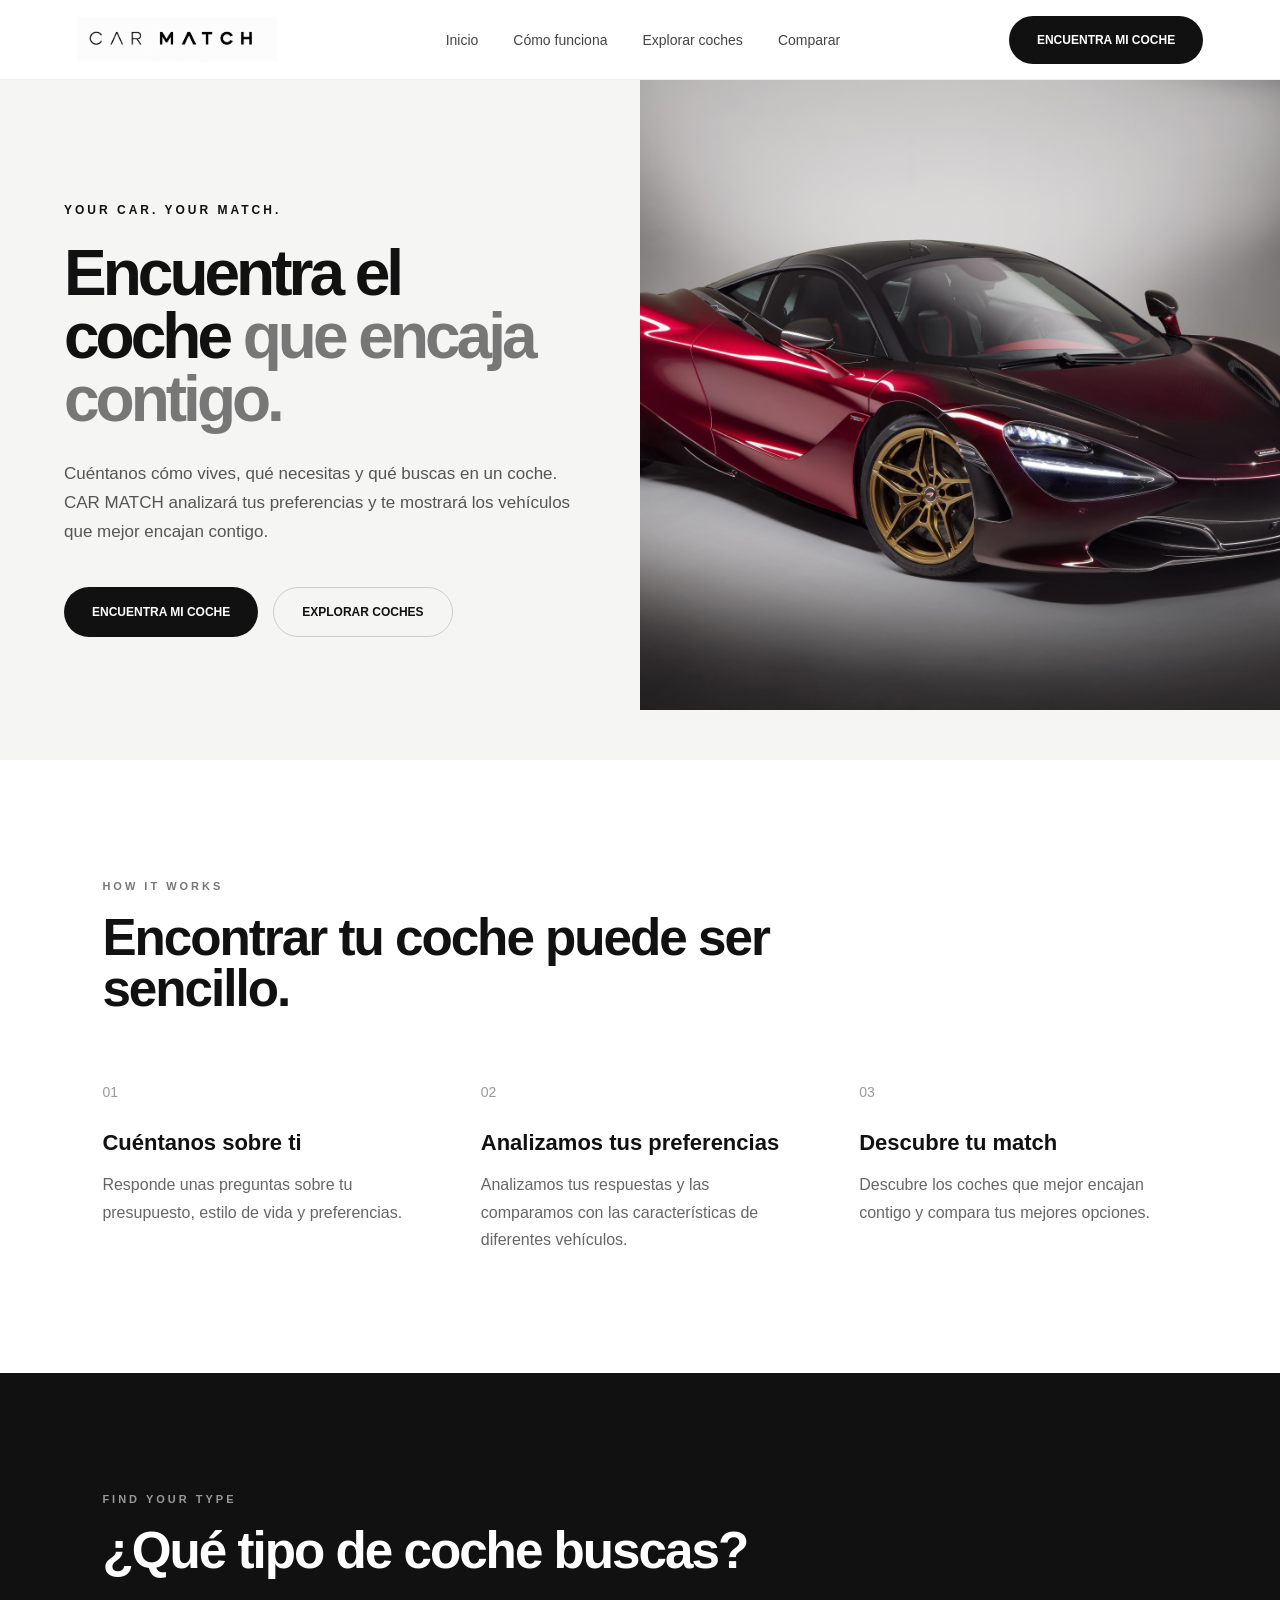
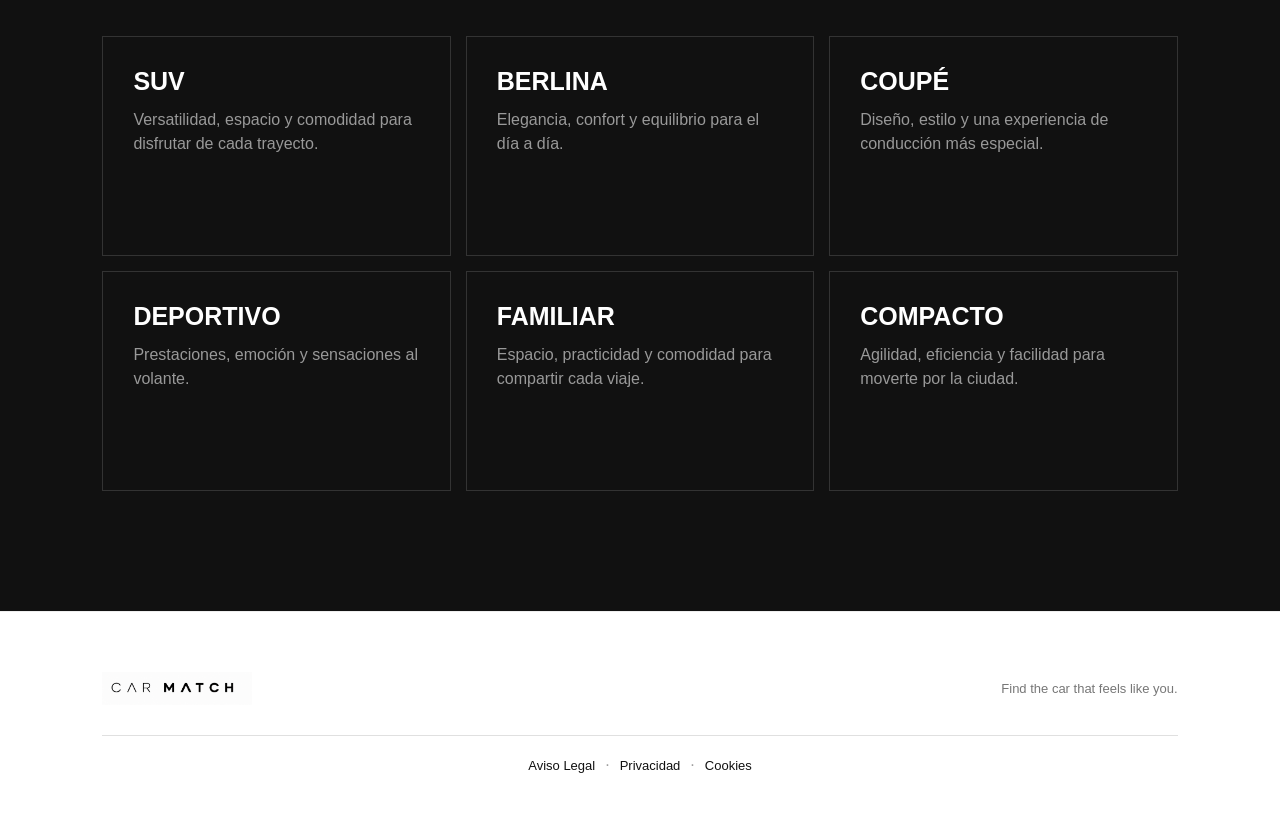
==== commit 907fec7f: "Ajuste responsive de imagenes en movil" ====
--- a/index.html
+++ b/index.html
@@ -82,48 +82,111 @@
 
     <header class="navbar">
 
-        <a
-            href="index.html"
-            class="logo"
-            aria-label="CAR MATCH - Inicio"
-        >
-            <img
-                 src="/images/logo.png"
-                alt="CAR MATCH"
-            >
-        </a>
-
-
-        <nav aria-label="Navegación principal">
-
-            <a href="index.html">
-                Inicio
-            </a>
-
-            <a href="#how-it-works">
-                Cómo funciona
-            </a>
-
-            <a href="explore.html">
-                Explorar coches
-            </a>
-
-            <a href="compare.html">
-                Comparar
-            </a>
-
-        </nav>
-
-
-        <button
-            class="primary-button"
-            type="button"
-            onclick="startQuiz()"
-        >
-            ENCUENTRA MI COCHE
-        </button>
-
-    </header>
+    <a
+        href="index.html"
+        class="logo"
+        aria-label="CAR MATCH - Inicio"
+    >
+        <img
+            src="/images/logo.png"
+            alt="CAR MATCH"
+        >
+    </a>
+
+
+    <!-- NAVEGACIÓN ORDENADOR -->
+
+    <nav aria-label="Navegación principal">
+
+        <a href="index.html">
+            Inicio
+        </a>
+
+        <a href="#how-it-works">
+            Cómo funciona
+        </a>
+
+        <a href="explore.html">
+            Explorar coches
+        </a>
+
+        <a href="compare.html">
+            Comparar
+        </a>
+
+    </nav>
+
+    <!-- MENÚ MÓVIL -->
+
+<button
+    class="mobile-menu-button"
+    type="button"
+    aria-label="Abrir menú"
+    aria-expanded="false"
+>
+    <span></span>
+    <span></span>
+    <span></span>
+</button>
+
+<div class="mobile-menu">
+
+    <a href="index.html">
+        Inicio
+    </a>
+
+    <a href="#how-it-works">
+        Cómo funciona
+    </a>
+
+    <a href="explore.html">
+        Explorar coches
+    </a>
+
+    <a href="compare.html">
+        Comparar
+    </a>
+
+
+</div>
+
+    <!-- BOTÓN ENCUENTRA MI COCHE — ORDENADOR -->
+
+    <button
+        class="primary-button navbar-quiz-button"
+        type="button"
+        onclick="startQuiz()"
+    >
+        ENCUENTRA MI COCHE
+    </button>
+
+</header>
+
+
+<!-- MENÚ DESPLEGABLE MÓVIL -->
+
+<div
+    class="mobile-menu"
+    id="mobileMenu"
+>
+
+    <a href="index.html">
+        Inicio
+    </a>
+
+    <a href="#how-it-works">
+        Cómo funciona
+    </a>
+
+    <a href="explore.html">
+        Explorar coches
+    </a>
+
+    <a href="compare.html">
+        Comparar
+    </a>
+
+</div>
 
 
 
--- a/css/style.css
+++ b/css/style.css
@@ -269,6 +269,7 @@
 }
 
 
+
 /* =========================================================
    HERO
 ========================================================= */
@@ -339,64 +340,41 @@
 
 
 /* =========================================================
-   HERO IMAGE
+   HERO IMAGE — RESPONSIVE
 ========================================================= */
 
 .hero-image {
     position: relative;
-    min-height: 600px;
+    width: 100%;
+    height: clamp(420px, 70vh, 700px);
     overflow: hidden;
-    background: #222222;
+    background: #eeeeee;
 }
 
 .hero-image img {
+    position: absolute;
+    inset: 0;
     width: 100%;
     height: 100%;
-    min-height: 600px;
     display: block;
     object-fit: cover;
-    transition: opacity 0.8s ease;
-      overflow: hidden;
-}
-
-
-/* REAL HERO IMAGE */
-
-.hero-image img {
-    position: absolute;
-
-    inset: 0;
-
-    width: 100%;
-    height: 100%;
-
-    object-fit: cover;
-
-    display: block;
-
+    object-position: center;
+    transition: opacity 0.4s ease;
     z-index: 1;
 }
-
-
-/* IMAGE OVERLAY */
 
 .image-overlay {
     position: absolute;
-
     inset: 0;
-
     background:
         linear-gradient(
             135deg,
             rgba(0, 0, 0, 0.15),
             rgba(0, 0, 0, 0.35)
         );
-
     z-index: 2;
-
     pointer-events: none;
 }
-
 
 /* PLACEHOLDER */
 
@@ -1140,7 +1118,9 @@
     }
 
     .hero-image {
-        min-height: 400px;
+        height: 50vh;
+        min-height: 300px;
+        max-height: 500px;
     }
 
 
@@ -1250,7 +1230,9 @@
     }
 
     .hero-image {
-        min-height: 320px;
+        height: 45vh;
+        min-height: 260px;
+        max-height: 420px;
     }
 
     .hero-car-placeholder {
@@ -1462,7 +1444,9 @@
     }
 
     .hero-image {
-        min-height: 270px;
+        height: 42vh;
+        min-height: 240px;
+        max-height: 350px;
     }
 
 
@@ -1519,21 +1503,6 @@
 
 }
 
-.hero-image {
-    position: relative;
-    min-height: 600px;
-    overflow: hidden;
-    background: #eeeeee;
-}
-
-.hero-image img {
-    width: 100%;
-    height: 100%;
-    min-height: 600px;
-    display: block;
-    object-fit: cover;
-    transition: opacity 0.4s ease;
-}
 
 /* =========================================================
    CAR MATCH
@@ -1883,4 +1852,423 @@
         flex-wrap: wrap;
     }
 
+}
+
+
+/* =========================================================
+   CAR MATCH — MENÚ MÓVIL
+   ========================================================= */
+
+/* BOTÓN MENÚ — OCULTO EN ORDENADOR */
+
+.mobile-menu-button {
+    display: none;
+}
+
+
+/* MENÚ MÓVIL — OCULTO POR DEFECTO */
+
+.mobile-menu {
+    display: none;
+}
+
+
+/* =========================================================
+   MÓVIL
+   ========================================================= */
+
+@media (max-width: 600px) {
+
+    /* NAVBAR */
+
+    .navbar {
+        position: relative;
+        min-height: 70px;
+        padding: 0 5%;
+        display: flex;
+        align-items: center;
+        justify-content: space-between;
+    }
+
+
+    /* LOGO */
+
+    .navbar .logo img {
+        height: 28px;
+        width: auto;
+        max-width: 150px;
+    }
+
+
+    /* OCULTAR NAVEGACIÓN DE ORDENADOR */
+
+    .navbar nav {
+        display: none;
+    }
+
+
+    /* OCULTAR ENCUENTRA MI COCHE */
+
+    .navbar-quiz-button {
+        display: none;
+    }
+
+
+    /* =====================================================
+       BOTÓN HAMBURGUESA
+       ===================================================== */
+
+    .mobile-menu-button {
+        display: flex;
+        width: 38px;
+        height: 38px;
+
+        padding: 7px;
+
+        border: none;
+        background: transparent;
+
+        flex-direction: column;
+        justify-content: center;
+        align-items: center;
+
+        gap: 5px;
+
+        cursor: pointer;
+
+        -webkit-tap-highlight-color: transparent;
+    }
+
+
+    .mobile-menu-button span {
+        display: block;
+
+        width: 22px;
+        height: 2px;
+
+        background: #111111;
+
+        border-radius: 2px;
+
+        transition:
+            transform 0.25s ease,
+            opacity 0.25s ease;
+    }
+
+
+    /* =====================================================
+       MENÚ DESPLEGABLE
+       ===================================================== */
+
+    .mobile-menu {
+        position: absolute;
+
+        top: 70px;
+        left: 0;
+
+        width: 100%;
+
+        z-index: 99;
+
+        display: flex;
+
+        flex-direction: column;
+
+        background: #ffffff;
+
+        border-bottom: 1px solid #eeeeee;
+
+        box-shadow: 0 15px 30px rgba(0, 0, 0, 0.06);
+
+        opacity: 0;
+        visibility: hidden;
+
+        transform: translateY(-10px);
+
+        transition:
+            opacity 0.25s ease,
+            transform 0.25s ease,
+            visibility 0.25s ease;
+    }
+
+
+    /* ENLACES */
+
+    .mobile-menu a {
+        display: block;
+
+        padding: 19px 7%;
+
+        border-bottom: 1px solid #eeeeee;
+
+        color: #111111;
+
+        text-decoration: none;
+
+        font-size: 14px;
+        font-weight: 600;
+
+        transition:
+            background 0.2s ease,
+            padding-left 0.2s ease;
+    }
+
+
+    .mobile-menu a:last-child {
+        border-bottom: none;
+    }
+
+
+    .mobile-menu a:active {
+        background: #f5f5f5;
+    }
+
+
+    /* =====================================================
+       MENÚ ABIERTO
+       ===================================================== */
+
+    .mobile-menu.open {
+        opacity: 1;
+
+        visibility: visible;
+
+        transform: translateY(0);
+    }
+
+
+    /* =====================================================
+       ANIMACIÓN HAMBURGUESA → X
+       ===================================================== */
+
+    .mobile-menu-button.open span:nth-child(1) {
+        transform: translateY(7px) rotate(45deg);
+    }
+
+    .mobile-menu-button.open span:nth-child(2) {
+        opacity: 0;
+    }
+
+    .mobile-menu-button.open span:nth-child(3) {
+        transform: translateY(-7px) rotate(-45deg);
+    }
+
+}
+
+
+/* =========================================================
+   MÓVILES MUY PEQUEÑOS
+   ========================================================= */
+
+@media (max-width: 450px) {
+
+    .navbar {
+        padding: 0 4%;
+    }
+
+    .navbar .logo img {
+        height: 25px;
+        max-width: 125px;
+    }
+
+}
+
+/* =========================================================
+   CAR MATCH — MENÚ MÓVIL
+   ========================================================= */
+
+/* Botón de las tres rayas oculto en escritorio */
+
+.mobile-menu-button {
+    display: none;
+}
+
+
+/* Menú móvil oculto por defecto */
+
+.mobile-menu {
+    display: none;
+}
+
+
+/* =========================================================
+   MÓVIL
+   ========================================================= */
+
+@media (max-width: 768px) {
+
+    /* NAVBAR */
+
+    .navbar {
+        position: relative;
+    }
+
+
+    /* Ocultar navegación de escritorio */
+
+    .navbar nav {
+        display: none;
+    }
+
+
+    /* Ocultar botón principal de escritorio */
+
+    .navbar > .primary-button {
+        display: none;
+    }
+
+
+    /* =====================================================
+       BOTÓN TRES RAYAS
+    ===================================================== */
+
+    .mobile-menu-button {
+
+        display: flex;
+
+        width: 44px;
+        height: 44px;
+
+        padding: 0;
+
+        margin-left: auto;
+
+        border: none;
+
+        background: transparent;
+
+        cursor: pointer;
+
+        flex-direction: column;
+
+        justify-content: center;
+
+        align-items: center;
+
+        gap: 5px;
+
+        z-index: 1002;
+
+    }
+
+
+    .mobile-menu-button span {
+
+        display: block;
+
+        width: 24px;
+        height: 2px;
+
+        background: currentColor;
+
+        transition:
+            transform 0.25s ease,
+            opacity 0.25s ease;
+
+    }
+
+
+    /* =====================================================
+       ANIMACIÓN → X
+    ===================================================== */
+
+    .mobile-menu-button.open span:nth-child(1) {
+
+        transform:
+            translateY(7px)
+            rotate(45deg);
+
+    }
+
+
+    .mobile-menu-button.open span:nth-child(2) {
+
+        opacity: 0;
+
+    }
+
+
+    .mobile-menu-button.open span:nth-child(3) {
+
+        transform:
+            translateY(-7px)
+            rotate(-45deg);
+
+    }
+
+
+    /* =====================================================
+       MENÚ DESPLEGABLE
+    ===================================================== */
+
+    .mobile-menu {
+
+        display: flex;
+
+        position: absolute;
+
+        top: 100%;
+        left: 0;
+        right: 0;
+
+        flex-direction: column;
+
+        gap: 0;
+
+        background: inherit;
+
+        padding: 20px;
+
+        opacity: 0;
+
+        visibility: hidden;
+
+        transform: translateY(-10px);
+
+        transition:
+            opacity 0.25s ease,
+            transform 0.25s ease,
+            visibility 0.25s ease;
+
+        z-index: 1001;
+
+    }
+
+
+    /* MENÚ ABIERTO */
+
+    .mobile-menu.open {
+
+        opacity: 1;
+
+        visibility: visible;
+
+        transform: translateY(0);
+
+    }
+
+
+    /* ENLACES */
+
+    .mobile-menu a {
+
+        display: block;
+
+        padding: 16px 0;
+
+        text-decoration: none;
+
+    }
+
+
+    /* BOTÓN ENCUENTRA MI COCHE */
+
+    .mobile-menu .primary-button {
+
+        width: 100%;
+
+        margin-top: 12px;
+
+    }
+
 }
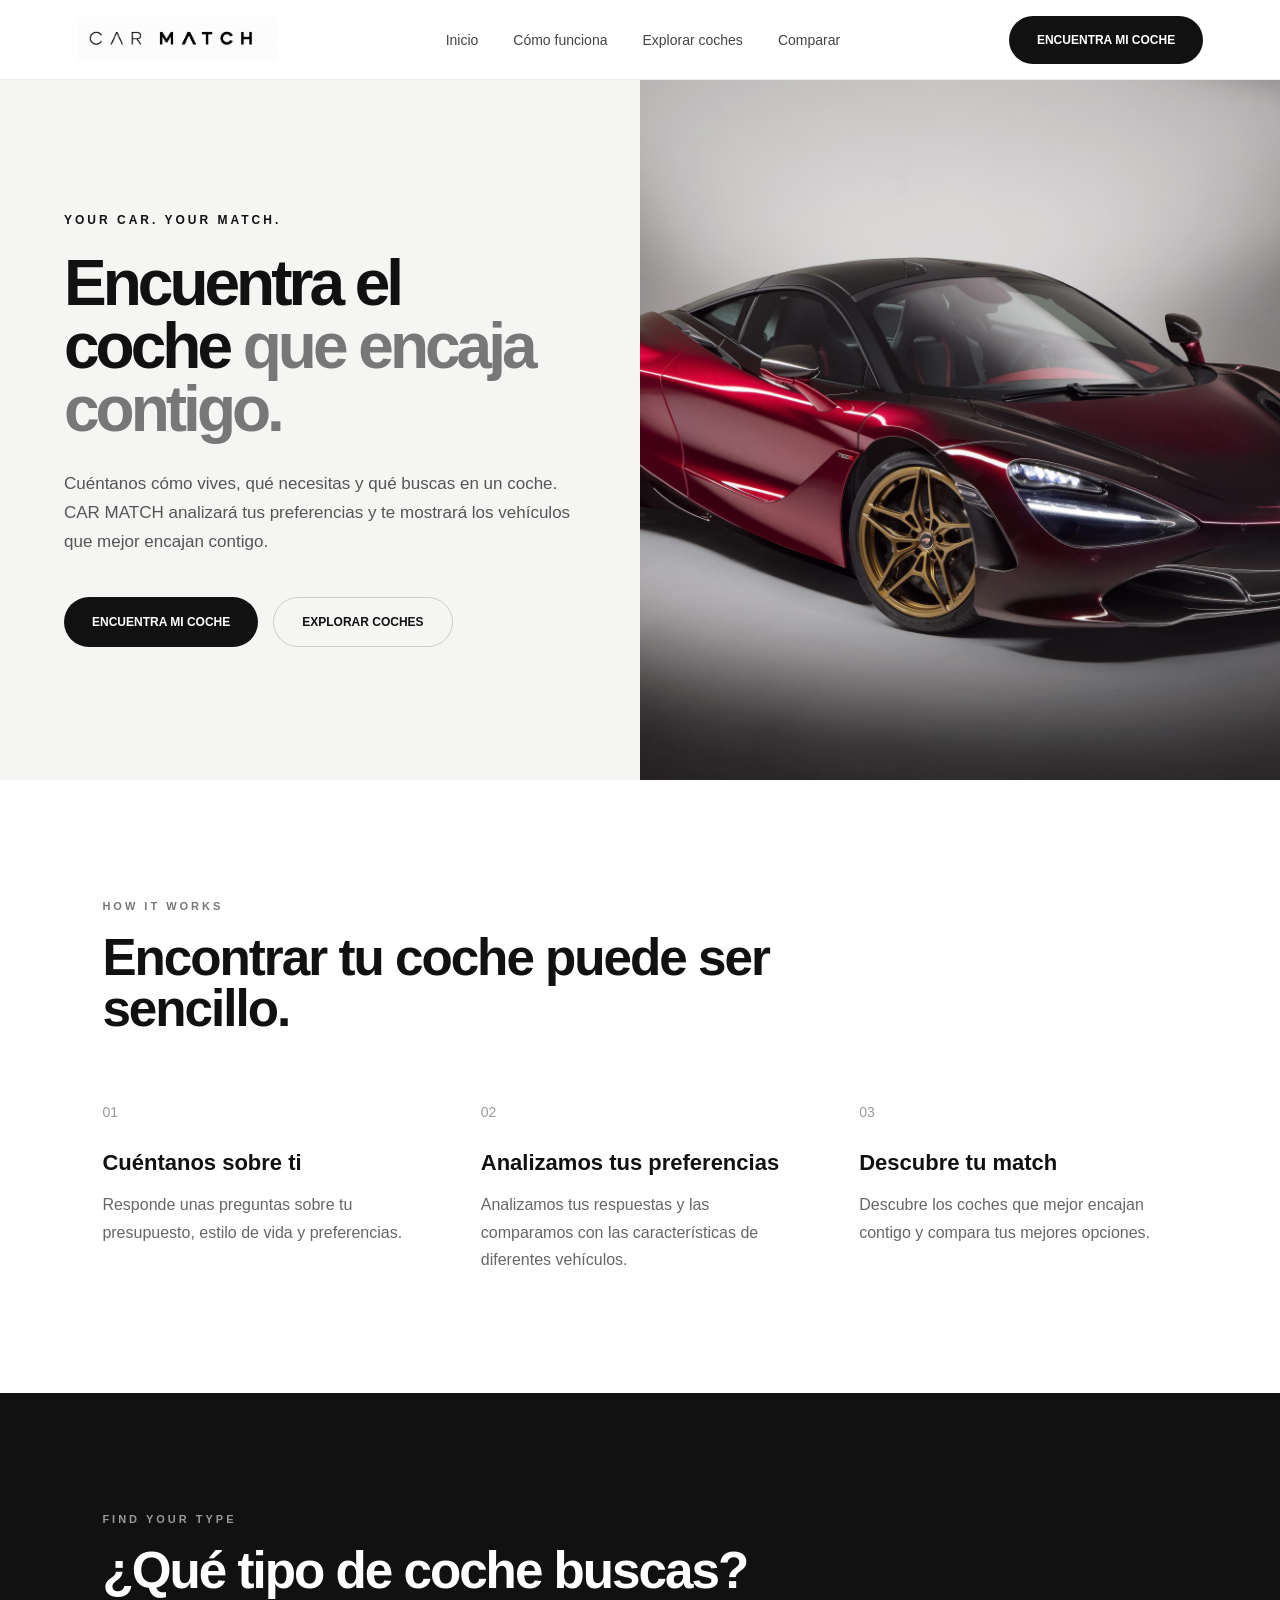
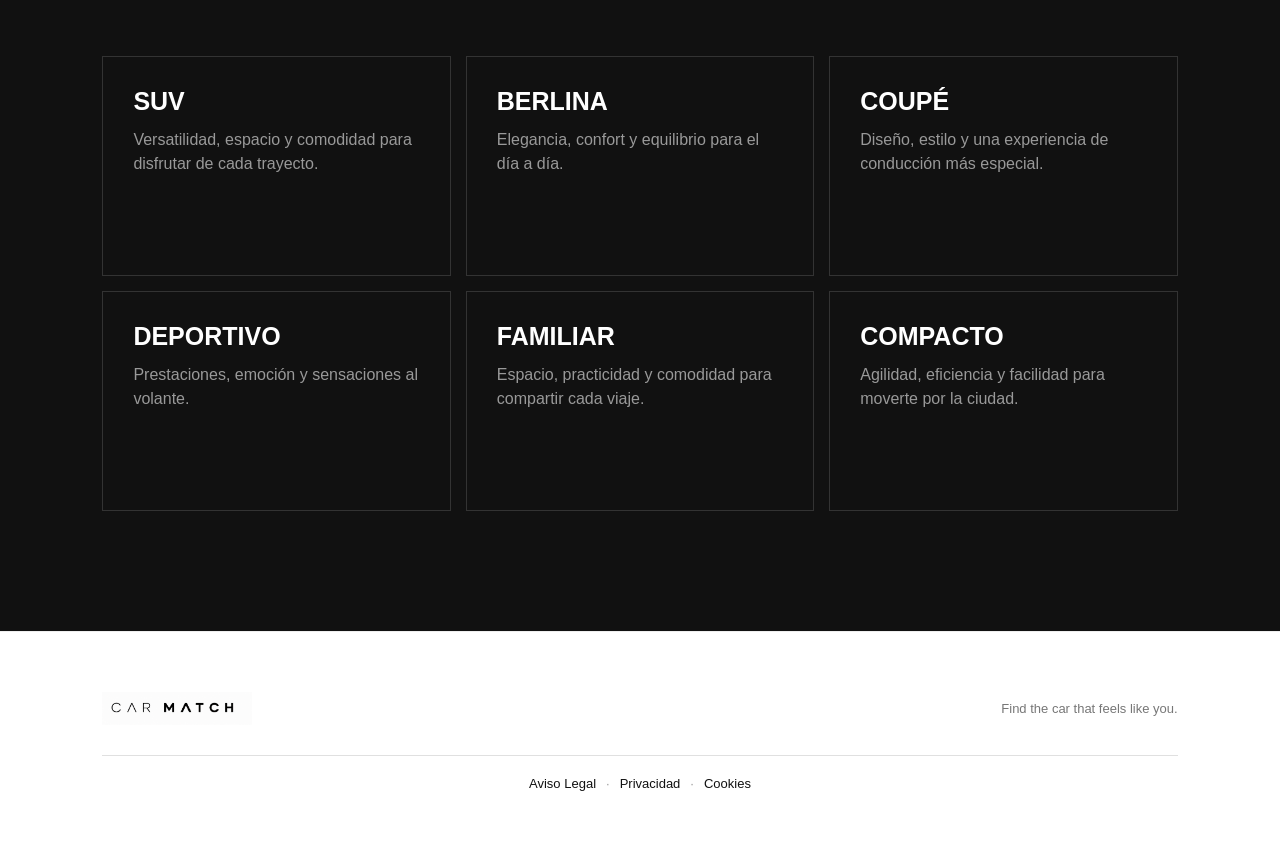
==== commit 6bb0e316: "Ajustes finales pagina resultados" ====
--- a/index.html
+++ b/index.html
@@ -116,39 +116,6 @@
 
     </nav>
 
-    <!-- MENÚ MÓVIL -->
-
-<button
-    class="mobile-menu-button"
-    type="button"
-    aria-label="Abrir menú"
-    aria-expanded="false"
->
-    <span></span>
-    <span></span>
-    <span></span>
-</button>
-
-<div class="mobile-menu">
-
-    <a href="index.html">
-        Inicio
-    </a>
-
-    <a href="#how-it-works">
-        Cómo funciona
-    </a>
-
-    <a href="explore.html">
-        Explorar coches
-    </a>
-
-    <a href="compare.html">
-        Comparar
-    </a>
-
-
-</div>
 
     <!-- BOTÓN ENCUENTRA MI COCHE — ORDENADOR -->
 
@@ -161,33 +128,6 @@
     </button>
 
 </header>
-
-
-<!-- MENÚ DESPLEGABLE MÓVIL -->
-
-<div
-    class="mobile-menu"
-    id="mobileMenu"
->
-
-    <a href="index.html">
-        Inicio
-    </a>
-
-    <a href="#how-it-works">
-        Cómo funciona
-    </a>
-
-    <a href="explore.html">
-        Explorar coches
-    </a>
-
-    <a href="compare.html">
-        Comparar
-    </a>
-
-</div>
-
 
 
     <main>
--- a/css/style.css
+++ b/css/style.css
@@ -1,12 +1,14 @@
+
 /* =========================================================
    CAR MATCH
-   GLOBAL STYLE
-========================================================= */
+
+   GLOBAL STYLE — DESKTOP
+   ========================================================= */
 
 
 /* =========================================================
    RESET
-========================================================= */
+   ========================================================= */
 
 * {
     margin: 0;
@@ -27,6 +29,7 @@
 
 img {
     max-width: 100%;
+    display: block;
 }
 
 button,
@@ -46,58 +49,39 @@
 
 /* =========================================================
    NAVBAR
-========================================================= */
+   ========================================================= */
 
 .navbar {
     position: relative;
     z-index: 100;
-
     width: 100%;
     min-height: 80px;
-
     padding: 0 6%;
-
     display: flex;
     align-items: center;
     justify-content: space-between;
     gap: 30px;
-
     border-bottom: 1px solid #eeeeee;
-
     background: rgba(255, 255, 255, 0.96);
-
     backdrop-filter: blur(10px);
 }
 
 
 /* =========================================================
    LOGO
-========================================================= */
+   ========================================================= */
 
 .logo {
     display: flex;
     align-items: center;
     text-decoration: none;
-
-}
-
-
-/* PNG LOGO */
+}
 
 .logo img {
-    display: block;
-
     width: 200px;
     height: auto;
     object-fit: contain;
 }
-
-
-/*
-   Texto del logo.
-   Se mantiene porque quiz/results/explore/compare
-   todavía utilizan CAR<span>MATCH</span>.
-*/
 
 .logo:not(:has(img)) {
     font-size: 22px;
@@ -111,29 +95,43 @@
 
 
 /* =========================================================
-   NAVIGATION
-========================================================= */
+   DESKTOP NAVIGATION
+   ========================================================= */
 
 .navbar nav {
     display: flex;
     align-items: center;
     justify-content: center;
+    gap: 35px;
+}
+
+/* =========================================================
+   RESULTS — NAVBAR CENTRADA
+   ========================================================= */
+
+.results-page .navbar {
+    position: relative;
+}
+
+.results-page .navbar nav {
+    position: absolute;
+    left: 50%;
+    transform: translateX(-50%);
+
+    display: flex;
+    align-items: center;
+    justify-content: center;
 
     gap: 35px;
 }
 
 .navbar nav a {
     position: relative;
-
     text-decoration: none;
-
     color: #444444;
-
     font-size: 14px;
     font-weight: 400;
-
     white-space: nowrap;
-
     transition:
         color 0.2s ease,
         opacity 0.2s ease;
@@ -143,9 +141,6 @@
     color: #000000;
 }
 
-
-/* ACTIVE PAGE */
-
 .navbar nav a.active {
     color: #111111;
     font-weight: 700;
@@ -153,22 +148,18 @@
 
 .navbar nav a.active::after {
     content: "";
-
     position: absolute;
-
     left: 0;
     right: 0;
     bottom: -8px;
-
     height: 1px;
-
     background: #111111;
 }
 
 
 /* =========================================================
    BUTTONS
-========================================================= */
+   ========================================================= */
 
 .primary-button,
 .secondary-button,
@@ -186,19 +177,13 @@
 
 .primary-button {
     border: none;
-
     background: #111111;
     color: #ffffff;
-
     padding: 17px 28px;
-
     border-radius: 30px;
-
     font-size: 12px;
     font-weight: 700;
-
     cursor: pointer;
-
     transition:
         transform 0.2s ease,
         background 0.2s ease,
@@ -218,19 +203,13 @@
 
 .secondary-button {
     border: 1px solid #cccccc;
-
     background: transparent;
     color: #111111;
-
     padding: 17px 28px;
-
     border-radius: 30px;
-
     font-size: 12px;
     font-weight: 700;
-
     cursor: pointer;
-
     transition:
         transform 0.2s ease,
         border-color 0.2s ease,
@@ -239,9 +218,7 @@
 
 .secondary-button:hover {
     border-color: #111111;
-
     background: #ffffff;
-
     transform: translateY(-2px);
 }
 
@@ -250,36 +227,28 @@
 }
 
 
-/* OLD NAV BUTTON COMPATIBILITY */
+/* OLD NAV BUTTON */
 
 .nav-button {
     border: none;
-
     background: #111111;
     color: #ffffff;
-
     padding: 13px 22px;
-
     border-radius: 30px;
-
     font-size: 12px;
     font-weight: 700;
-
     cursor: pointer;
 }
 
 
-
 /* =========================================================
    HERO
-========================================================= */
+   ========================================================= */
 
 .hero {
     min-height: 680px;
-
     display: grid;
     grid-template-columns: 1fr 1fr;
-
     background: #f5f5f3;
 }
 
@@ -287,27 +256,20 @@
     display: flex;
     flex-direction: column;
     justify-content: center;
-
     padding: 80px 10%;
 }
 
 .eyebrow {
     font-size: 12px;
-
     letter-spacing: 3px;
-
-    font-weight: 700;
-
+    font-weight: 700;
     margin-bottom: 25px;
 }
 
 .hero h1 {
     font-size: clamp(48px, 5vw, 76px);
-
     line-height: 0.98;
-
     letter-spacing: -4px;
-
     max-width: 700px;
 }
 
@@ -317,36 +279,27 @@
 
 .hero-description {
     max-width: 520px;
-
     margin-top: 30px;
-
     color: #555555;
-
     font-size: 17px;
-
     line-height: 1.7;
 }
-
-
-/* HERO BUTTONS */
 
 .hero-buttons {
     display: flex;
-
     gap: 15px;
-
     margin-top: 40px;
 }
 
 
 /* =========================================================
-   HERO IMAGE — RESPONSIVE
-========================================================= */
+   HERO IMAGE
+   ========================================================= */
 
 .hero-image {
     position: relative;
     width: 100%;
-    height: clamp(420px, 70vh, 700px);
+    height: clamp(700px, 70vh, 700px);
     overflow: hidden;
     background: #eeeeee;
 }
@@ -356,7 +309,6 @@
     inset: 0;
     width: 100%;
     height: 100%;
-    display: block;
     object-fit: cover;
     object-position: center;
     transition: opacity 0.4s ease;
@@ -376,38 +328,20 @@
     pointer-events: none;
 }
 
-/* PLACEHOLDER */
-
 .hero-car-placeholder {
     position: relative;
-
     z-index: 0;
-
     color: #ffffff;
-
     font-size: 90px;
-
     font-weight: 900;
-
     letter-spacing: -8px;
-
     opacity: 0.9;
 }
 
 
-/*
-   Si existe imagen, el placeholder queda oculto
-   visualmente debajo de ella.
-*/
-
-.hero-image img:not([src=""]) + .hero-car-placeholder {
-    z-index: 0;
-}
-
-
 /* =========================================================
    HOW IT WORKS
-========================================================= */
+   ========================================================= */
 
 .how-it-works {
     padding: 120px 8%;
@@ -415,74 +349,57 @@
 
 .section-label {
     font-size: 11px;
-
     letter-spacing: 3px;
-
-    font-weight: 700;
-
+    font-weight: 700;
     color: #777777;
-
     margin-bottom: 20px;
 }
 
 .how-it-works h2,
 .categories h2 {
     font-size: clamp(36px, 4vw, 55px);
-
     letter-spacing: -2px;
-
     line-height: 1;
-
     max-width: 700px;
 }
 
 
 /* =========================================================
    STEPS
-========================================================= */
+   ========================================================= */
 
 .steps {
     display: grid;
-
     grid-template-columns: repeat(3, 1fr);
-
     gap: 60px;
-
     margin-top: 70px;
 }
 
 .step-number {
     font-size: 14px;
-
     color: #999999;
-
     margin-bottom: 30px;
 }
 
 .step h3 {
     font-size: 22px;
-
     margin-bottom: 15px;
 }
 
 .step p {
     color: #666666;
-
     line-height: 1.7;
-
     max-width: 350px;
 }
 
 
 /* =========================================================
    CATEGORIES
-========================================================= */
+   ========================================================= */
 
 .categories {
     padding: 120px 8%;
-
     background: #111111;
-
     color: #ffffff;
 }
 
@@ -492,103 +409,136 @@
 
 .category-grid {
     display: grid;
-
     grid-template-columns: repeat(3, 1fr);
-
     gap: 15px;
-
     margin-top: 60px;
 }
 
 .category-card {
     min-height: 220px;
-
     padding: 30px;
-
     border: 1px solid #333333;
-
-    display: flex;
-
-    flex-direction: column;
-
-    justify-content: flex-end;
-
-    transition:
-        background 0.3s ease,
-        transform 0.3s ease,
-        border-color 0.3s ease;
-
-    cursor: pointer;
-}
-
-.category-card:hover {
-    background: #1d1d1d;
-
-    border-color: #444444;
-
-    transform: translateY(-5px);
-}
-
-.category-card h3 {
-    font-size: 25px;
-
-    margin-bottom: 10px;
-}
-
-.category-card p {
-    color: #999999;
-
-    line-height: 1.5;
-}
-
-.category-card {
     display: flex;
     flex-direction: column;
     align-items: flex-start;
     justify-content: flex-start;
     text-align: left;
+    transition:
+        background 0.3s ease,
+        transform 0.3s ease,
+        border-color 0.3s ease;
+    cursor: pointer;
+}
+
+.category-card:hover {
+    background: #1d1d1d;
+    border-color: #444444;
+    transform: translateY(-5px);
 }
 
 .category-card h3 {
+    font-size: 25px;
     margin: 0 0 12px 0;
-    text-align: left;
+}
+
+.category-card p {
+    color: #999999;
+    line-height: 1.5;
 }
 
 
 /* =========================================================
    FOOTER
-========================================================= */
+   ========================================================= */
 
 footer {
+    width: 100%;
     padding: 60px 8%;
-
+    border-top: 1px solid #eeeeee;
+    background: #ffffff;
+}
+
+.cm-footer-top,
+.footer-top {
+    width: 100%;
     display: flex;
-
     justify-content: space-between;
-
     align-items: center;
-
-    gap: 30px;
-
-    border-top: 1px solid #eeeeee;
-
-    background: #ffffff;
-}
-
-footer .logo img {
-    height: 30px;
+}
+
+.cm-footer-logo,
+.footer-top .logo {
+    display: block;
+    margin: 0;
+    padding: 0;
+}
+
+.cm-footer-logo img {
+    display: block;
+    width: 150px;
+    height: auto;
+    margin: 0;
+}
+
+.cm-footer-text,
+.footer-top p {
+    margin: 0;
+    padding: 0;
 }
 
 footer p {
     color: #777777;
-
     font-size: 13px;
 }
 
-
-/* =========================================================
-   FOCUS ACCESSIBILITY
-========================================================= */
+.cm-footer-line,
+.footer-divider {
+    width: 100%;
+    height: 1px;
+    margin: 30px 0 0 0;
+    padding: 0;
+    background: rgba(0, 0, 0, 0.12);
+    display: block;
+}
+
+.cm-footer-legal,
+.footer-legal {
+    width: 100%;
+    display: flex;
+    justify-content: center;
+    align-items: center;
+    gap: 10px;
+    margin: 20px 0 0 0;
+    padding: 0;
+}
+
+.cm-footer-legal a,
+.footer-legal a {
+    margin: 0;
+    padding: 0;
+    color: inherit;
+    text-decoration: none;
+    font-size: 13px;
+    transition: opacity 0.2s ease;
+}
+
+.cm-footer-legal a:hover,
+.footer-legal a:hover {
+    opacity: 0.55;
+}
+
+.cm-footer-legal span,
+.footer-legal span {
+    margin: 0;
+    padding: 0;
+    opacity: 0.4;
+    font-size: 13px;
+}
+
+
+/* =========================================================
+   FOCUS
+   ========================================================= */
 
 button:focus-visible,
 a:focus-visible,
@@ -596,53 +546,35 @@
 input:focus-visible,
 .category-card:focus-visible {
     outline: 2px solid #111111;
-
     outline-offset: 4px;
 }
 
 
 /* =========================================================
    QUIZ
-========================================================= */
+   ========================================================= */
 
 .quiz-page {
     background: #f7f7f5;
-
     min-height: 100vh;
 }
-
-
-/* =========================================================
-   QUIZ HEADER
-========================================================= */
 
 .quiz-header {
     height: 80px;
-
     padding: 0 6%;
-
     display: flex;
-
     align-items: center;
-
     justify-content: space-between;
-
     gap: 30px;
-
     background: #ffffff;
-
     border-bottom: 1px solid #e8e8e8;
 }
 
 .quiz-logo {
     color: #111111;
-
     text-decoration: none;
-
     font-size: 22px;
-
     font-weight: 800;
-
     letter-spacing: -1px;
 }
 
@@ -653,21 +585,15 @@
 
 /* =========================================================
    EXIT
-========================================================= */
+   ========================================================= */
 
 .exit-button {
     border: none;
-
     background: transparent;
-
     font-size: 12px;
-
-    font-weight: 700;
-
+    font-weight: 700;
     color: #777777;
-
     cursor: pointer;
-
     transition:
         color 0.2s ease,
         opacity 0.2s ease;
@@ -680,20 +606,18 @@
 
 /* =========================================================
    QUIZ CONTAINER
-========================================================= */
+   ========================================================= */
 
 .quiz-container {
     width: min(900px, 90%);
-
     margin: 0 auto;
-
     padding: 70px 0 50px;
 }
 
 
 /* =========================================================
    PROGRESS
-========================================================= */
+   ========================================================= */
 
 .progress-section {
     margin-bottom: 70px;
@@ -701,142 +625,104 @@
 
 .progress-top {
     display: flex;
-
     justify-content: space-between;
-
     margin-bottom: 12px;
-
     font-size: 11px;
-
-    font-weight: 700;
-
+    font-weight: 700;
     letter-spacing: 1.5px;
-
     color: #777777;
 }
 
 .progress-bar {
     height: 4px;
-
     background: #dddddd;
-
     border-radius: 10px;
-
     overflow: hidden;
 }
 
 .progress {
     height: 100%;
-
     width: 10%;
-
     background: #111111;
-
     transition: width 0.4s ease;
 }
 
 
 /* =========================================================
    QUESTION
-========================================================= */
+   ========================================================= */
 
 .question-section {
     max-width: 750px;
-
     margin: 0 auto;
 }
 
 .question-category {
     font-size: 11px;
-
-    font-weight: 700;
-
+    font-weight: 700;
     letter-spacing: 3px;
-
     color: #888888;
-
     margin-bottom: 20px;
 }
 
 .question-section h1 {
     font-size: clamp(38px, 5vw, 62px);
-
     line-height: 1;
-
     letter-spacing: -3px;
-
     margin-bottom: 25px;
 }
 
 .question-description {
     color: #666666;
-
     font-size: 16px;
-
     line-height: 1.7;
-
     max-width: 650px;
-
     margin-bottom: 45px;
 }
 
 
 /* =========================================================
    ANSWERS
-========================================================= */
+   ========================================================= */
 
 .answers {
     display: grid;
-
     gap: 12px;
 }
 
 .answer {
     position: relative;
-
     padding: 22px 25px;
-
     border: 1px solid #dddddd;
-
     background: #ffffff;
-
     cursor: pointer;
-
     transition:
         border-color 0.2s ease,
         transform 0.2s ease,
         background 0.2s ease;
-
     border-radius: 8px;
 }
 
 .answer:hover {
     border-color: #111111;
-
     transform: translateY(-2px);
 }
 
 .answer.selected {
     background: #111111;
-
     color: #ffffff;
-
     border-color: #111111;
 }
 
 .answer-title {
     font-size: 16px;
-
-    font-weight: 700;
-
+    font-weight: 700;
     margin-bottom: 5px;
 }
 
 .answer-description {
     font-size: 13px;
-
     color: #777777;
-
     line-height: 1.5;
 }
 
@@ -846,32 +732,22 @@
 
 
 /* =========================================================
-   HELP BUTTON
-========================================================= */
+   HELP
+   ========================================================= */
 
 .help-button {
     display: inline-flex;
-
     align-items: center;
     justify-content: center;
-
     width: 22px;
     height: 22px;
-
     margin-left: 8px;
-
     border: 1px solid #aaaaaa;
-
     border-radius: 50%;
-
     font-size: 12px;
-
     cursor: pointer;
-
     color: #555555;
-
     background: #ffffff;
-
     transition:
         background 0.2s ease,
         color 0.2s ease;
@@ -879,41 +755,29 @@
 
 .help-button:hover {
     background: #111111;
-
     color: #ffffff;
 }
 
 
 /* =========================================================
    QUIZ NAVIGATION
-========================================================= */
+   ========================================================= */
 
 .quiz-navigation {
     display: flex;
-
     justify-content: space-between;
-
     align-items: center;
-
     gap: 20px;
-
     margin-top: 70px;
 }
 
 .quiz-back {
     border: none;
-
     background: transparent;
-
     color: #666666;
-
     font-size: 12px;
-
-    font-weight: 700;
-
+    font-weight: 700;
     cursor: pointer;
-
-    transition: color 0.2s ease;
 }
 
 .quiz-back:hover {
@@ -922,21 +786,13 @@
 
 .quiz-next {
     border: none;
-
     background: #111111;
-
     color: #ffffff;
-
     padding: 17px 30px;
-
     border-radius: 30px;
-
     font-size: 12px;
-
-    font-weight: 700;
-
+    font-weight: 700;
     cursor: pointer;
-
     transition:
         transform 0.2s ease,
         opacity 0.2s ease;
@@ -946,566 +802,95 @@
     transform: translateY(-2px);
 }
 
-.quiz-next:active {
-    transform: translateY(0);
-}
-
 
 /* =========================================================
    HELP MODAL
-========================================================= */
+   ========================================================= */
 
 .help-modal {
     position: fixed;
-
     inset: 0;
-
     z-index: 9999;
 }
 
 .help-overlay {
     position: absolute;
-
     inset: 0;
-
     background: rgba(0, 0, 0, 0.55);
-
     backdrop-filter: blur(5px);
 }
 
 .help-box {
     position: absolute;
-
     left: 50%;
     top: 50%;
-
     transform: translate(-50%, -50%);
-
     width: min(500px, 90%);
-
     max-height: 90vh;
-
     overflow-y: auto;
-
     padding: 45px;
-
     background: #ffffff;
-
     border-radius: 14px;
-
-    box-shadow:
-        0 30px 80px rgba(0, 0, 0, 0.25);
+    box-shadow: 0 30px 80px rgba(0, 0, 0, 0.25);
 }
 
 .help-icon {
     width: 35px;
     height: 35px;
-
     border-radius: 50%;
-
     background: #111111;
-
     color: #ffffff;
-
     display: flex;
-
     align-items: center;
     justify-content: center;
-
-    font-weight: 700;
-
+    font-weight: 700;
     margin-bottom: 25px;
 }
 
 .help-box h2 {
     font-size: 28px;
-
     letter-spacing: -1px;
-
     margin-bottom: 15px;
 }
 
 .help-box p {
     color: #666666;
-
     line-height: 1.7;
 }
 
 .help-close {
     position: absolute;
-
     top: 20px;
     right: 20px;
-
     width: 35px;
     height: 35px;
-
     border: none;
-
     background: transparent;
-
     font-size: 28px;
-
     cursor: pointer;
-
     color: #777777;
-
     border-radius: 50%;
 }
 
 .help-close:hover {
     background: #f2f2f2;
-
     color: #111111;
 }
 
 .help-understood {
     margin-top: 30px;
-
     border: none;
-
     background: #111111;
-
     color: #ffffff;
-
     padding: 14px 25px;
-
     border-radius: 30px;
-
     font-size: 11px;
-
-    font-weight: 700;
-
+    font-weight: 700;
     cursor: pointer;
-
-    transition: transform 0.2s ease;
-}
-
-.help-understood:hover {
-    transform: translateY(-2px);
-}
-
-
-/* =========================================================
-   GENERAL MOBILE — TABLET
-========================================================= */
-
-@media (max-width: 900px) {
-
-    /* NAVBAR */
-
-    .navbar {
-        padding: 0 5%;
-
-        gap: 20px;
-    }
-
-    .navbar nav {
-        display: none;
-    }
-
-
-    /* HERO */
-
-    .hero {
-        grid-template-columns: 1fr;
-
-        min-height: auto;
-    }
-
-    .hero-content {
-        padding: 80px 7%;
-    }
-
-    .hero-image {
-        height: 50vh;
-        min-height: 300px;
-        max-height: 500px;
-    }
-
-
-    /* STEPS */
-
-    .steps {
-        grid-template-columns: 1fr;
-
-        gap: 50px;
-    }
-
-
-    /* CATEGORIES */
-
-    .category-grid {
-        grid-template-columns: 1fr 1fr;
-    }
-
-
-    /* FOOTER */
-
-    footer {
-        padding: 50px 7%;
-    }
-
-}
-
-
-/* =========================================================
-   MOBILE
-========================================================= */
-
-@media (max-width: 600px) {
-
-    /* =====================================================
-       NAVBAR
-    ====================================================== */
-
-    .navbar {
-        min-height: 70px;
-
-        padding: 0 5%;
-
-        gap: 15px;
-    }
-
-    .navbar .logo img {
-        height: 28px;
-
-        max-width: 150px;
-    }
-
-    .navbar > .primary-button {
-        padding: 11px 16px;
-
-        font-size: 10px;
-
-        white-space: nowrap;
-    }
-
-
-    /* =====================================================
-       HERO
-    ====================================================== */
-
-    .hero-content {
-        padding: 65px 7%;
-    }
-
-    .eyebrow {
-        font-size: 10px;
-
-        letter-spacing: 2.5px;
-
-        margin-bottom: 20px;
-    }
-
-    .hero h1 {
-        font-size: clamp(42px, 12vw, 58px);
-
-        letter-spacing: -2.5px;
-
-        line-height: 0.98;
-    }
-
-    .hero-description {
-        font-size: 15px;
-
-        line-height: 1.65;
-
-        margin-top: 25px;
-    }
-
-    .hero-buttons {
-        flex-direction: column;
-
-        gap: 10px;
-
-        margin-top: 30px;
-    }
-
-    .primary-button,
-    .secondary-button {
-        width: 100%;
-
-        min-height: 50px;
-    }
-
-    .hero-image {
-        height: 45vh;
-        min-height: 260px;
-        max-height: 420px;
-    }
-
-    .hero-car-placeholder {
-        font-size: 60px;
-
-        letter-spacing: -5px;
-    }
-
-
-    /* =====================================================
-       HOW IT WORKS
-    ====================================================== */
-
-    .how-it-works {
-        padding: 80px 7%;
-    }
-
-    .section-label {
-        font-size: 10px;
-
-        letter-spacing: 2.5px;
-    }
-
-    .how-it-works h2,
-    .categories h2 {
-        font-size: clamp(34px, 9vw, 46px);
-
-        letter-spacing: -1.8px;
-    }
-
-    .steps {
-        margin-top: 50px;
-
-        gap: 45px;
-    }
-
-    .step-number {
-        margin-bottom: 20px;
-    }
-
-    .step h3 {
-        font-size: 20px;
-    }
-
-    .step p {
-        font-size: 14px;
-    }
-
-
-    /* =====================================================
-       CATEGORIES
-    ====================================================== */
-
-    .categories {
-        padding: 80px 7%;
-    }
-
-    .category-grid {
-        grid-template-columns: 1fr;
-
-        gap: 10px;
-
-        margin-top: 45px;
-    }
-
-    .category-card {
-        min-height: 180px;
-
-        padding: 25px;
-    }
-
-
-    /* =====================================================
-       FOOTER
-    ====================================================== */
-
-    footer {
-        padding: 45px 7%;
-
-        flex-direction: column;
-
-        align-items: flex-start;
-
-        gap: 20px;
-    }
-
-    footer .logo img {
-        height: 28px;
-    }
-
-    footer p {
-        font-size: 12px;
-    }
-
-
-    /* =====================================================
-       QUIZ
-    ====================================================== */
-
-    .quiz-header {
-        height: 70px;
-
-        padding: 0 5%;
-    }
-
-    .quiz-logo {
-        font-size: 20px;
-    }
-
-    .quiz-container {
-        width: 90%;
-
-        padding-top: 45px;
-
-        padding-bottom: 40px;
-    }
-
-    .progress-section {
-        margin-bottom: 50px;
-    }
-
-    .question-category {
-        font-size: 10px;
-
-        letter-spacing: 2.5px;
-    }
-
-    .question-section h1 {
-        font-size: clamp(38px, 10vw, 52px);
-
-        letter-spacing: -2px;
-    }
-
-    .question-description {
-        font-size: 15px;
-
-        margin-bottom: 35px;
-    }
-
-    .answer {
-        padding: 20px;
-    }
-
-    .answer-title {
-        font-size: 15px;
-    }
-
-    .answer-description {
-        font-size: 12px;
-    }
-
-    .quiz-navigation {
-        margin-top: 50px;
-    }
-
-    .quiz-next {
-        padding: 15px 23px;
-    }
-
-
-    /* =====================================================
-       HELP MODAL
-    ====================================================== */
-
-    .help-box {
-        width: 92%;
-
-        padding: 35px 25px;
-    }
-
-    .help-box h2 {
-        font-size: 25px;
-    }
-
-}
-
-
-/* =========================================================
-   VERY SMALL MOBILE
-========================================================= */
-
-@media (max-width: 450px) {
-
-    .navbar {
-        padding: 0 4%;
-    }
-
-    .navbar .logo img {
-        height: 25px;
-
-        max-width: 125px;
-    }
-
-    .navbar > .primary-button {
-        padding: 10px 12px;
-
-        font-size: 9px;
-    }
-
-
-    .hero-content {
-        padding: 55px 6%;
-    }
-
-    .hero h1 {
-        font-size: 40px;
-
-        letter-spacing: -2px;
-    }
-
-    .hero-image {
-        height: 42vh;
-        min-height: 240px;
-        max-height: 350px;
-    }
-
-
-    .how-it-works,
-    .categories {
-        padding-left: 6%;
-        padding-right: 6%;
-    }
-
-
-    .category-card {
-        min-height: 160px;
-    }
-
-
-    .quiz-container {
-        width: 92%;
-    }
-
-    .quiz-navigation {
-        gap: 10px;
-    }
-
-    .quiz-back {
-        font-size: 11px;
-    }
-
-    .quiz-next {
-        font-size: 11px;
-
-        padding: 14px 18px;
-    }
-
-}
-
-
-/* =========================================================
-   REDUCED MOTION
-========================================================= */
-
-@media (prefers-reduced-motion: reduce) {
-
-    html {
-        scroll-behavior: auto;
-    }
-
-    *,
-    *::before,
-    *::after {
-        transition-duration: 0.01ms !important;
-        animation-duration: 0.01ms !important;
-        animation-iteration-count: 1 !important;
-    }
-
-}
-
-
-/* =========================================================
-   CAR MATCH
+}
+
+
+/* =========================================================
    LEGAL PAGES
    ========================================================= */
 
@@ -1527,7 +912,7 @@
 }
 
 .legal-container h1 span {
-    color: #888;
+    color: #888888;
 }
 
 .legal-intro {
@@ -1535,7 +920,7 @@
     margin-bottom: 70px;
     font-size: 18px;
     line-height: 1.8;
-    color: #777;
+    color: #777777;
 }
 
 .legal-section {
@@ -1547,7 +932,6 @@
     margin: 0 0 20px;
     font-size: 22px;
     font-weight: 600;
-    letter-spacing: -0.3px;
 }
 
 .legal-section p {
@@ -1555,7 +939,7 @@
     margin: 0 0 16px;
     font-size: 16px;
     line-height: 1.8;
-    color: #555;
+    color: #555555;
 }
 
 .legal-section p:last-child {
@@ -1563,12 +947,12 @@
 }
 
 .legal-section strong {
-    color: #111;
+    color: #111111;
     font-weight: 600;
 }
 
 .legal-section a {
-    color: #111;
+    color: #111111;
     text-decoration: underline;
     text-underline-offset: 4px;
 }
@@ -1582,693 +966,1760 @@
 }
 
 .legal-update p {
-    color: #888;
+    color: #888888;
     font-size: 14px;
 }
 
 
 /* =========================================================
-   LEGAL RESPONSIVE
-   ========================================================= */
-
-@media (max-width: 768px) {
-
-    .legal-page {
-        padding: 70px 6% 80px;
-    }
-
-    .legal-container h1 {
-        font-size: 44px;
-        letter-spacing: -1.5px;
-    }
-
-    .legal-intro {
-        font-size: 16px;
-        margin-bottom: 45px;
-    }
-
-    .legal-section {
-        padding: 32px 0;
-    }
-
-    .legal-section h2 {
-        font-size: 19px;
-    }
-
-    .legal-section p {
+   CAR MATCH
+   RESULTS PAGE
+   MISMO DISEÑO QUE LA WEB PRINCIPAL
+   ========================================================= */
+
+.results-page {
+    min-height: 100vh;
+    background: #ffffff;
+    color: #111111;
+    overflow-x: hidden;
+}
+
+
+/* =========================================================
+   RESULTS MAIN
+   ========================================================= */
+
+.results-page .results-main {
+    width: 100%;
+}
+
+
+/* =========================================================
+   RESULTS — INTRO
+   ========================================================= */
+
+.results-page .results-intro {
+    width: 100%;
+    padding: 110px 8% 90px;
+    background: #ffffff;
+    display: flex;
+    flex-direction: column;
+    align-items: center;
+    text-align: center;
+}
+
+
+/* =========================================================
+   INTRO TITLE
+   ========================================================= */
+
+.results-page .results-intro h1 {
+    width: 100%;
+    max-width: 1000px;
+    margin: 0;
+    font-size: clamp(48px, 5vw, 76px);
+    line-height: 1;
+    letter-spacing: -4px;
+    text-align: center;
+}
+
+
+/* =========================================================
+   INTRO TITLE — SECONDARY TEXT
+   ========================================================= */
+
+.results-page .results-intro h1 span {
+    color: #777777;
+}
+
+
+/* =========================================================
+   INTRO DESCRIPTION
+   ========================================================= */
+
+.results-page .results-intro-description {
+    width: 100%;
+    max-width: 680px;
+    margin: 32px auto 0;
+    color: #555555;
+    font-size: 17px;
+    line-height: 1.7;
+    text-align: center;
+}
+
+
+/* =========================================================
+   INTRO
+   ========================================================= */
+
+@media (max-width: 900px) {
+
+    .results-page .results-intro {
+        padding: 90px 8% 70px;
+    }
+
+    .results-page .results-intro h1 {
+        max-width: 800px;
+        font-size: clamp(42px, 7vw, 62px);
+        letter-spacing: -3px;
+    }
+
+    .results-page .results-intro-description {
+        max-width: 600px;
+    }
+
+}
+
+
+@media (max-width: 600px) {
+
+    .results-page .results-intro {
+        padding: 70px 25px 60px;
+    }
+
+    .results-page .results-intro h1 {
+        font-size: 42px;
+        line-height: 1;
+        letter-spacing: -2px;
+    }
+
+    .results-page .results-intro-description {
+        max-width: 100%;
+        margin-top: 25px;
         font-size: 15px;
-        line-height: 1.75;
-    }
-
-}
-
-
-
-/* =========================================================
-   CAR MATCH — FOOTER
-   ========================================================= */
-
-footer {
+        line-height: 1.6;
+    }
+
+}
+
+
+/* =========================================================
+   BEST MATCH
+   ========================================================= */
+
+.results-page .best-match {
+    width: calc(100% - 16%);
+    margin: 0 8%;
+    display: grid;
+    grid-template-columns: 1fr 1fr;
+    background: #f5f5f3;
+    border: 1px solid #dddddd;
+    overflow: hidden;
+}
+
+
+/* =========================================================
+   BEST MATCH IMAGE
+   ========================================================= */
+
+.results-page .best-match-image {
+    position: relative;
     width: 100%;
-}
-
-
-/* =========================================================
-   PARTE SUPERIOR
-   ========================================================= */
-
-.footer-top {
+    height: 520px;
+    overflow: hidden;
+    background: #eeeeee;
+}
+
+.results-page .best-match-image img,
+.results-page #bestImage {
+    position: absolute;
+    inset: 0;
     width: 100%;
-
+    height: 100%;
+    display: block;
+    object-fit: cover;
+    object-position: center center;
+}
+
+
+/* =========================================================
+   BEST MATCH CONTENT
+   ========================================================= */
+
+.results-page .best-match-content {
+    min-width: 0;
+    padding: 65px 7%;
     display: flex;
+    flex-direction: column;
+    justify-content: center;
+    background: #f5f5f3;
+}
+
+.results-page .best-match-label {
+    margin-bottom: 25px;
+}
+
+.results-page .best-brand {
+    margin-bottom: 10px;
+    color: #777777;
+    font-size: 11px;
+    font-weight: 700;
+    letter-spacing: 3px;
+    text-transform: uppercase;
+}
+
+.results-page .best-match-content h2,
+.results-page #bestModel {
+    margin: 0;
+    font-size: clamp(38px, 4vw, 58px);
+    line-height: 1;
+    letter-spacing: -3px;
+}
+
+.results-page .best-description {
+    max-width: 520px;
+    margin-top: 30px;
+    color: #666666;
+    font-size: 16px;
+    line-height: 1.7;
+}
+
+.results-page .best-price {
+    display: flex;
+    align-items: baseline;
+    gap: 8px;
+    margin-top: 30px;
+}
+
+.results-page .best-price span {
+    color: #777777;
+    font-size: 12px;
+}
+
+.results-page .best-price strong {
+    color: #111111;
+    font-size: 22px;
+}
+
+
+/* =========================================================
+   BEST MATCH ACTIONS
+   ========================================================= */
+
+.results-page .best-match-actions {
+    display: flex;
+    align-items: center;
     justify-content: space-between;
-    align-items: center;
-}
-
-
-/* LOGO */
-
-.footer-top .logo {
+    gap: 20px;
+    margin-top: 50px;
+    padding-top: 25px;
+    border-top: 1px solid #dddddd;
+}
+
+.results-page .best-match-score {
+    display: flex;
+    align-items: baseline;
+    gap: 8px;
+}
+
+.results-page .best-match-score strong {
+    color: #111111;
+    font-size: 34px;
+    line-height: 1;
+}
+
+.results-page .best-match-score span {
+    color: #777777;
+    font-size: 10px;
+    font-weight: 700;
+    letter-spacing: 2px;
+}
+
+
+/* =========================================================
+   BEST MATCH — RESPONSIVE
+   ========================================================= */
+
+@media (max-width: 900px) {
+
+    .results-page .best-match {
+        grid-template-columns: 1fr;
+    }
+
+    .results-page .best-match-image {
+        height: 400px;
+    }
+
+    .results-page .best-match-content {
+        padding: 50px 7%;
+    }
+
+}
+
+
+@media (max-width: 600px) {
+
+    .results-page .best-match-image {
+        height: 300px;
+    }
+
+    .results-page .best-match-content {
+        padding: 40px 25px;
+    }
+
+    .results-page .best-match-content h2,
+    .results-page #bestModel {
+        font-size: 40px;
+        letter-spacing: -2px;
+    }
+
+}
+
+
+/* =========================================================
+   OTHER RESULTS — CONTENEDOR
+   ========================================================= */
+
+.results-page .other-results {
+    padding: 120px 8%;
+    background: #ffffff;
+}
+
+
+/* =========================================================
+   GRID — CENTRADO Y CON SEPARACIÓN LATERAL
+   ========================================================= */
+
+.results-page #results,
+.results-page .results-grid {
+
+    width: min(1180px, 100%);
+
+    margin: 0 auto !important;
+    padding: 0 !important;
+
+    display: grid !important;
+
+    grid-template-columns:
+        repeat(3, minmax(0, 1fr));
+
+    gap: 24px;
+}
+
+
+/* =========================================================
+   TARJETAS
+   ========================================================= */
+
+.results-page .result-card,
+.results-page .results-card {
+
+    width: 100% !important;
+    min-width: 0 !important;
+
+    min-height: 470px;
+
+    margin: 0 !important;
+    padding: 0 !important;
+
+    display: flex;
+    flex-direction: column;
+
+    background: #f5f5f3;
+
+    border: 1px solid #dddddd;
+    border-radius: 0;
+
+    overflow: hidden;
+
+    transition:
+        transform 0.25s ease,
+        background 0.25s ease,
+        border-color 0.25s ease;
+}
+
+
+.results-page .result-card:hover,
+.results-page .results-card:hover {
+
+    background: #eeeeec;
+
+    border-color: #cccccc;
+
+    transform: translateY(-5px);
+}
+
+
+/* =========================================================
+   IMAGEN
+   ========================================================= */
+
+.results-page .result-card-image {
+
+    position: relative;
+
+    width: 100% !important;
+    height: 270px !important;
+    min-height: 270px !important;
+
+    overflow: hidden !important;
+
+    background: #eeeeee;
+}
+
+
+.results-page .result-card-image img {
+
+    width: 100% !important;
+    height: 100% !important;
+
+    display: block !important;
+
+    object-fit: cover !important;
+    object-position: center !important;
+
+    transition: transform 0.4s ease;
+}
+
+
+.results-page .result-card:hover .result-card-image img,
+.results-page .results-card:hover .result-card-image img {
+
+    transform: scale(1.03);
+}
+
+
+/* =========================================================
+   MATCH
+   ========================================================= */
+
+.results-page .result-card-match {
+
+    position: absolute;
+
+    top: 15px;
+    right: 15px;
+
+    padding: 10px 14px;
+
+    background: #ffffff;
+
+    color: #111111;
+
+    font-size: 10px;
+    font-weight: 700;
+
+    letter-spacing: 1px;
+}
+
+
+/* =========================================================
+   CONTENIDO
+   ========================================================= */
+
+.results-page .result-card-content {
+
+    width: 100% !important;
+
+    min-height: 200px;
+
+    padding: 28px 30px 30px !important;
+
+    display: flex;
+    flex-direction: column;
+
+    flex: 1;
+
+    background: #f5f5f3;
+}
+
+
+/* =========================================================
+   MARCA
+   ========================================================= */
+
+.results-page .result-brand {
+
+    margin: 0 0 9px;
+
+    color: #777777;
+
+    font-size: 10px !important;
+    font-weight: 700;
+
+    letter-spacing: 2.5px;
+
+    text-transform: uppercase;
+}
+
+
+/* =========================================================
+   MODELO
+   ========================================================= */
+
+.results-page .result-card h3,
+.results-page .results-card h3 {
+
+    margin: 0 0 12px !important;
+
+    color: #111111;
+
+    font-size: 25px !important;
+    font-weight: 700;
+
+    line-height: 1.05;
+
+    letter-spacing: -1px;
+}
+
+
+/* =========================================================
+   DESCRIPCIÓN
+   ========================================================= */
+
+.results-page .result-card-description {
+
+    margin: 0;
+
+    color: #666666;
+
+    font-size: 13px;
+
+    line-height: 1.55;
+
+    max-width: 420px;
+
+    display: -webkit-box;
+
+    -webkit-line-clamp: 2;
+
+    -webkit-box-orient: vertical;
+
+    overflow: hidden;
+}
+
+
+/* =========================================================
+   PARTE INFERIOR
+   ========================================================= */
+
+.results-page .result-card-bottom {
+
+    width: 100%;
+
+    margin-top: auto;
+
+    padding-top: 22px;
+
+    display: flex;
+
+    flex-direction: column;
+
+    align-items: stretch;
+
+    gap: 16px;
+}
+
+
+/* =========================================================
+   PRECIO
+   ========================================================= */
+
+.results-page .result-card-price {
+
     display: block;
-}
-
-.footer-top .logo img {
-    display: block;
-}
-
-
-/* FRASE */
-
-.footer-top p {
+
     margin: 0;
-}
-
-
-/* =========================================================
-   LÍNEA HORIZONTAL COMPLETA
-   ========================================================= */
-
-.footer-divider {
+
+    color: #111111;
+
+    font-size: 15px !important;
+
+    font-weight: 700;
+}
+
+
+/* =========================================================
+   BOTÓN VER COCHE
+   ========================================================= */
+
+.results-page .result-view-button {
+
+    display: flex !important;
+
+    width: 100% !important;
+
+    height: 48px !important;
+
+    margin: 0 !important;
+
+    padding: 0 22px !important;
+
+    align-items: center !important;
+    justify-content: center !important;
+
+    box-sizing: border-box !important;
+
+    border: none !important;
+    border-radius: 30px !important;
+
+    background: #111111 !important;
+
+    color: #ffffff !important;
+
+    font-size: 11px !important;
+    font-weight: 700 !important;
+
+    letter-spacing: 1.2px;
+
+    line-height: 1 !important;
+
+    text-align: center;
+
+    cursor: pointer;
+
+    appearance: none;
+
+    transition:
+        transform 0.2s ease,
+        background 0.2s ease;
+}
+
+
+.results-page .result-view-button:hover {
+
+    background: #222222 !important;
+
+    transform: translateY(-2px);
+}
+
+
+.results-page .result-view-button:active {
+
+    transform: translateY(0);
+}
+
+
+/* =========================================================
+   TABLET
+   ========================================================= */
+
+@media (max-width: 1000px) {
+
+    .results-page #results,
+    .results-page .results-grid {
+
+        width: 100%;
+
+        grid-template-columns:
+            repeat(2, minmax(0, 1fr));
+
+    }
+
+}
+
+
+/* =========================================================
+   MOBILE
+   ========================================================= */
+
+@media (max-width: 650px) {
+
+    .results-page .other-results {
+
+        padding-left: 5%;
+        padding-right: 5%;
+
+    }
+
+    .results-page #results,
+    .results-page .results-grid {
+
+        width: 100%;
+
+        grid-template-columns: 1fr;
+
+        gap: 18px;
+
+    }
+
+}
+
+
+/* =========================================================
+   RESULTS HEADING
+   ========================================================= */
+
+.results-page .results-heading {
     width: 100%;
-    height: 1px;
-
-    margin-top: 30px;
-
-    background: rgba(0, 0, 0, 0.10);
-}
-
-
-/* =========================================================
-   ENLACES LEGALES
-   ========================================================= */
-
-.footer-legal {
+    margin-bottom: 60px;
+    display: flex;
+    flex-direction: column;
+    align-items: flex-start;
+    text-align: left;
+}
+
+
+/* =========================================================
+   MAIN TITLE
+   ========================================================= */
+
+.results-page .results-heading h2 {
+    width: auto;
+    max-width: none;
+    margin: 0;
+
+    color: #111111;
+    font-size: clamp(36px, 4vw, 55px);
+    line-height: 1;
+    letter-spacing: -2px;
+
+    text-align: left;
+    white-space: nowrap;
+}
+
+
+/* =========================================================
+   SUBTITLE
+   ========================================================= */
+
+.results-page .results-heading p {
     width: 100%;
-
+    max-width: 600px;
+    margin: 20px 0 0;
+
+    color: #777777;
+    font-size: 17px;
+    line-height: 4.5;
+
+    text-align: left;
+}
+
+
+/* =========================================================
+   RESULTS GRID
+   ========================================================= */
+
+.results-page #results,
+.results-page .results-grid {
+    width: 100%;
+    max-width: 1400px;
+    margin: 0 auto !important;
+    padding: 0 !important;
+
+    display: grid !important;
+    grid-template-columns: repeat(3, minmax(0, 1fr));
+    gap: 24px;
+
+    justify-content: center;
+    align-items: stretch;
+}
+
+
+/* =========================================================
+   RESULT CARDS
+   ========================================================= */
+
+.results-page .result-card,
+.results-page .results-card {
+    width: 100% !important;
+    min-width: 0 !important;
+    min-height: 470px;
+
+    margin: 0 !important;
+    padding: 0 !important;
+
+    display: flex;
+    flex-direction: column;
+
+    background: #f5f5f3;
+    border: 1px solid #dddddd;
+    border-radius: 0;
+
+    overflow: hidden;
+
+    transition:
+        background 0.3s ease,
+        transform 0.3s ease,
+        border-color 0.3s ease;
+}
+
+.results-page .result-card:hover,
+.results-page .results-card:hover {
+    background: #eeeeec;
+    border-color: #cccccc;
+    transform: translateY(-5px);
+}
+
+
+/* =========================================================
+   CARD IMAGE
+   ========================================================= */
+
+.results-page .result-card-image {
+    position: relative;
+    width: 100% !important;
+    height: 280px !important;
+    min-height: 280px !important;
+
+    overflow: hidden !important;
+    background: #eeeeee;
+}
+
+.results-page .result-card-image img {
+    width: 100% !important;
+    height: 100% !important;
+
+    display: block !important;
+
+    object-fit: cover !important;
+    object-position: center;
+
+    transition: transform 0.4s ease;
+}
+
+.results-page .result-card:hover .result-card-image img,
+.results-page .results-card:hover .result-card-image img {
+    transform: scale(1.03);
+}
+
+
+/* =========================================================
+   MATCH
+   ========================================================= */
+
+.results-page .result-card-match {
+    position: absolute;
+    top: 15px;
+    right: 15px;
+
+    padding: 10px 14px;
+
+    background: #ffffff;
+    color: #111111;
+
+    font-size: 10px;
+    font-weight: 700;
+    letter-spacing: 1px;
+}
+
+
+/* =========================================================
+   CARD CONTENT
+   ========================================================= */
+
+.results-page .result-card-content {
+    width: 100% !important;
+    min-height: 190px;
+
+    padding: 30px !important;
+
+    display: flex;
+    flex-direction: column;
+    flex: 1;
+
+    background: #f5f5f3;
+}
+
+.results-page .result-brand {
+    margin-bottom: 10px;
+
+    color: #777777;
+    font-size: 11px !important;
+    font-weight: 700;
+    letter-spacing: 3px;
+    text-transform: uppercase;
+}
+
+.results-page .result-card h3,
+.results-page .results-card h3 {
+    margin: 0 0 15px !important;
+
+    color: #111111;
+    font-size: 25px !important;
+    line-height: 1.05;
+    letter-spacing: -1px;
+}
+
+.results-page .result-card-price {
+    margin: 0;
+
+    color: #111111;
+    font-size: 15px !important;
+    font-weight: 700;
+}
+
+
+/* =========================================================
+   VER COCHE — TARJETAS INFERIORES
+   ========================================================= */
+
+.results-page .result-view-button {
+
+    display: flex !important;
+
+    width: 100% !important;
+    height: 50px !important;
+
+    margin: 0 !important;
+    padding: 0 !important;
+
+    align-items: center !important;
+    justify-content: center !important;
+
+    box-sizing: border-box !important;
+
+    border: 0 !important;
+    border-radius: 30px !important;
+
+    background: #111111 !important;
+    color: #ffffff !important;
+
+    font-family: Arial, Helvetica, sans-serif !important;
+    font-size: 12px !important;
+    font-weight: 700 !important;
+
+    line-height: 1 !important;
+    letter-spacing: 0 !important;
+
+    text-align: center !important;
+    text-indent: 0 !important;
+
+    cursor: pointer !important;
+
+    appearance: none !important;
+    -webkit-appearance: none !important;
+
+    box-shadow: none !important;
+
+    transition:
+        transform 0.2s ease,
+        opacity 0.2s ease !important;
+}
+
+
+/* =========================================================
+   HOVER
+   ========================================================= */
+
+.results-page .result-view-button:hover {
+
+    transform: translateY(-2px) !important;
+
+    background: #111111 !important;
+
+    opacity: 1 !important;
+}
+
+
+/* =========================================================
+   ACTIVE
+   ========================================================= */
+
+.results-page .result-view-button:active {
+
+    transform: translateY(0) !important;
+
+}
+
+
+/* =========================================================
+   CONTENEDOR DEL BOTÓN
+   ========================================================= */
+
+.results-page .result-card-bottom {
+
+    width: 100% !important;
+
+    margin-top: auto !important;
+    padding-top: 22px !important;
+
+    display: flex !important;
+    flex-direction: column !important;
+
+    align-items: stretch !important;
+
+    gap: 16px !important;
+
+    box-sizing: border-box !important;
+}
+
+/* =========================================================
+   FOCUS
+   ========================================================= */
+
+.results-page .result-view-button:focus-visible {
+
+    outline: 2px solid #111111;
+
+    outline-offset: 4px;
+
+}
+
+
+/* =========================================================
+   RESPONSIVE
+   ========================================================= */
+
+@media (max-width: 1000px) {
+
+    .results-page .results-heading h2 {
+        font-size: 42px;
+    }
+
+    .results-page #results,
+    .results-page .results-grid {
+        grid-template-columns: repeat(2, minmax(0, 1fr));
+    }
+
+}
+
+
+@media (max-width: 650px) {
+
+    .results-page .other-results {
+        padding: 80px 25px;
+    }
+
+    .results-page .results-heading {
+        justify-content: center;
+    }
+
+    .results-page .results-heading h2 {
+        font-size: 38px;
+        text-align: center;
+        white-space: normal;
+    }
+
+    .results-page #results,
+    .results-page .results-grid {
+        grid-template-columns: 1fr;
+        gap: 15px;
+    }
+
+    .results-page .result-card,
+    .results-page .results-card {
+        min-height: 430px;
+    }
+
+    .results-page .result-card-image {
+        height: 250px !important;
+        min-height: 250px !important;
+    }
+
+}
+
+
+/* =========================================================
+   RESULTS GRID
+   ========================================================= */
+
+.results-page #results,
+.results-page .results-grid {
+    width: 100%;
+    display: grid !important;
+    grid-template-columns: repeat(3, 1fr);
+    gap: 15px;
+    margin: 0 !important;
+    padding: 0 !important;
+}
+
+
+/* =========================================================
+   RESULT CARDS
+   MISMA LÓGICA QUE CATEGORY-CARD
+   ========================================================= */
+
+.results-page .result-card,
+.results-page .results-card {
+    width: 100% !important;
+    min-width: 0 !important;
+    min-height: 430px;
+    margin: 0 !important;
+    padding: 0 !important;
+    display: flex;
+    flex-direction: column;
+    background: #f5f5f3;
+    border: 1px solid #dddddd;
+    border-radius: 0;
+    overflow: hidden;
+    transition:
+        background 0.3s ease,
+        transform 0.3s ease,
+        border-color 0.3s ease;
+}
+
+.results-page .result-card:hover,
+.results-page .results-card:hover {
+    background: #eeeeec;
+    border-color: #cccccc;
+    transform: translateY(-5px);
+}
+
+
+/* =========================================================
+   CARD IMAGE
+   ========================================================= */
+
+.results-page .result-card-image {
+    position: relative;
+    width: 100% !important;
+    height: 250px !important;
+    min-height: 250px !important;
+    overflow: hidden !important;
+    background: #eeeeee;
+}
+
+.results-page .result-card-image img {
+    width: 100% !important;
+    height: 100% !important;
+    display: block !important;
+    object-fit: cover !important;
+    transition: transform 0.4s ease;
+}
+
+.results-page .result-card:hover .result-card-image img,
+.results-page .results-card:hover .result-card-image img {
+    transform: scale(1.03);
+}
+
+
+/* =========================================================
+   MATCH
+   ========================================================= */
+
+.results-page .result-card-match {
+    position: absolute;
+    top: 15px;
+    right: 15px;
+    padding: 10px 14px;
+    background: #ffffff;
+    color: #111111;
+    font-size: 10px;
+    font-weight: 700;
+    letter-spacing: 1px;
+}
+
+
+/* =========================================================
+   CARD CONTENT
+   ========================================================= */
+
+.results-page .result-card-content {
+    width: 100% !important;
+    min-height: 180px;
+    padding: 30px !important;
+    display: flex;
+    flex-direction: column;
+    flex: 1;
+    background: #f5f5f3;
+}
+
+.results-page .result-brand {
+    margin-bottom: 10px;
+    color: #777777;
+    font-size: 11px !important;
+    font-weight: 700;
+    letter-spacing: 3px;
+    text-transform: uppercase;
+}
+
+.results-page .result-card h3,
+.results-page .results-card h3 {
+    margin: 0 0 15px !important;
+    color: #111111;
+    font-size: 25px !important;
+    line-height: 1.05;
+    letter-spacing: -1px;
+}
+
+.results-page .result-card-price {
+    margin: 0;
+    color: #111111;
+    font-size: 15px !important;
+    font-weight: 700;
+}
+
+
+.results-page .result-view-button {
+    width: 100% !important;
+    height: 50px !important;
+
+    margin: 0 !important;
+    padding: 0 !important;
+
+    display: flex !important;
+    align-items: center !important;
+    justify-content: center !important;
+
+    box-sizing: border-box !important;
+
+    border: none !important;
+    border-radius: 30px !important;
+
+    background: #111111 !important;
+    color: #ffffff !important;
+
+    font-family: Arial, Helvetica, sans-serif !important;
+    font-size: 12px !important;
+    font-weight: 700 !important;
+
+    line-height: 50px !important;
+    text-align: center !important;
+    text-indent: 0 !important;
+
+    cursor: pointer !important;
+}
+
+/* Evita que ningún elemento interno desplace el texto */
+.results-page .result-view-button::before,
+.results-page .result-view-button::after {
+    content: none !important;
+}
+
+.results-page .result-view-button:hover {
+    background: #111111 !important;
+    transform: translateY(-2px) !important;
+}
+
+.results-page .result-view-button:active {
+    transform: translateY(0) !important;
+}
+
+/* =========================================================
+   FINAL ACTIONS
+   ========================================================= */
+
+.results-page .results-actions {
+    padding: 0 8% 120px;
     display: flex;
     justify-content: center;
     align-items: center;
-
-    gap: 10px;
-
-    margin-top: 20px;
-}
-
-.footer-legal a {
-    color: inherit;
+    gap: 15px;
+}
+
+
+/* =========================================================
+   PREVENT OVERFLOW
+   ========================================================= */
+
+.results-page,
+.results-page * {
+    max-width: 100%;
+}
+
+
+/* =========================================================
+   CAR DETAIL
+   ========================================================= */
+
+.car-detail,
+.car-details,
+.car-detail-page,
+.car-detail-modal,
+.car-modal,
+.car-info-page {
+    background: #ffffff;
+    color: #111111;
+}
+
+
+/* Ocultar MATCH solamente dentro de VER COCHE */
+
+.car-detail .match,
+.car-detail .match-score,
+.car-detail .match-percentage,
+.car-detail .match-percent,
+.car-detail .car-match,
+.car-detail .car-match-score,
+.car-details .match,
+.car-details .match-score,
+.car-details .match-percentage,
+.car-details .match-percent,
+.car-details .car-match,
+.car-details .car-match-score,
+.car-detail-page .match,
+.car-detail-page .match-score,
+.car-detail-page .match-percentage,
+.car-detail-page .match-percent,
+.car-detail-page .car-match,
+.car-detail-page .car-match-score,
+.car-detail-modal .match,
+.car-detail-modal .match-score,
+.car-detail-modal .match-percentage,
+.car-detail-modal .match-percent,
+.car-detail-modal .car-match,
+.car-detail-modal .car-match-score,
+.car-modal .match,
+.car-modal .match-score,
+.car-modal .match-percentage,
+.car-modal .match-percent,
+.car-modal .car-match,
+.car-modal .car-match-score {
+    display: none !important;
+}
+
+
+/* =========================================================
+   PREVENT OVERFLOW
+   ========================================================= */
+
+.results-page,
+.results-page * {
+    max-width: 100%;
+}
+
+
+/* =========================================================
+   REDUCED MOTION
+   ========================================================= */
+
+@media (prefers-reduced-motion: reduce) {
+
+    .results-page *,
+    .results-page *::before,
+    .results-page *::after {
+        transition-duration: 0.01ms !important;
+        animation-duration: 0.01ms !important;
+        animation-iteration-count: 1 !important;
+    }
+
+}
+
+/* =========================================================
+   CAR MATCH — CAR DETAIL MODAL
+   ========================================================= */
+
+.cm-car-modal {
+    position: fixed !important;
+    inset: 0 !important;
+    z-index: 999999 !important;
+
+    display: flex !important;
+    align-items: center !important;
+    justify-content: center !important;
+
+    padding: 30px !important;
+
+    /* Fondo más suave */
+    background: rgba(0, 0, 0, 0.35) !important;
+
+    backdrop-filter: blur(4px);
+}
+
+
+/* =========================================================
+   OVERLAY
+   ========================================================= */
+
+.cm-modal-overlay {
+    position: absolute !important;
+    inset: 0 !important;
+
+    background: rgba(0, 0, 0, 0.35) !important;
+}
+
+
+/* =========================================================
+   MODAL PRINCIPAL
+   ========================================================= */
+
+.cm-modal-box {
+    position: relative !important;
+    z-index: 2 !important;
+
+    width: min(1250px, 94vw) !important;
+    height: min(720px, 90vh) !important;
+
+    max-height: 90vh !important;
+
+    overflow: hidden !important;
+
+    background: #ffffff !important;
+    color: #111111 !important;
+
+    display: grid !important;
+    grid-template-columns: 1.15fr 0.85fr !important;
+
+    box-shadow: 0 30px 100px rgba(0, 0, 0, 0.20) !important;
+}
+
+
+/* =========================================================
+   IMAGEN
+   ========================================================= */
+
+.cm-modal-image {
+    position: relative !important;
+
+    width: 100% !important;
+    height: 100% !important;
+
+    min-height: 0 !important;
+
+    overflow: hidden !important;
+
+    background: #eeeeee !important;
+}
+
+.cm-modal-image img {
+    width: 100% !important;
+    height: 100% !important;
+
+    min-height: 0 !important;
+
+    display: block !important;
+
+    object-fit: cover !important;
+    object-position: center !important;
+}
+
+
+/* =========================================================
+   CONTENIDO
+   ========================================================= */
+
+.cm-modal-content {
+    width: 100% !important;
+    height: 100% !important;
+
+    padding: 55px !important;
+
+    overflow-y: auto !important;
+
+    background: #ffffff !important;
+}
+
+
+/* =========================================================
+   BOTÓN CERRAR
+   ========================================================= */
+
+.cm-modal-close {
+    position: absolute !important;
+
+    top: 18px !important;
+    right: 18px !important;
+
+    z-index: 20 !important;
+
+    width: 42px !important;
+    height: 42px !important;
+
+    display: flex !important;
+    align-items: center !important;
+    justify-content: center !important;
+
+    border: none !important;
+    border-radius: 50% !important;
+
+    background: #ffffff !important;
+    color: #111111 !important;
+
+    font-size: 25px !important;
+    line-height: 1 !important;
+
+    cursor: pointer !important;
+
+    box-shadow: 0 5px 20px rgba(0, 0, 0, 0.12);
+
+    transition:
+        background 0.2s ease,
+        transform 0.2s ease;
+}
+
+.cm-modal-close:hover {
+    background: #111111 !important;
+    color: #ffffff !important;
+
+    transform: scale(1.05);
+}
+
+
+/* =========================================================
+   MARCA
+   ========================================================= */
+
+.cm-modal-brand {
+    margin: 0 0 12px;
+
+    color: #777777;
+
+    font-size: 11px;
+    font-weight: 700;
+
+    letter-spacing: 3px;
+
+    text-transform: uppercase;
+}
+
+
+/* =========================================================
+   MODELO
+   ========================================================= */
+
+.cm-modal-content h2 {
+    margin: 0 0 20px;
+
+    color: #111111;
+
+    font-size: clamp(40px, 4vw, 58px);
+
+    line-height: 0.98;
+
+    letter-spacing: -3px;
+}
+
+
+/* =========================================================
+   PRECIO
+   ========================================================= */
+
+.cm-modal-price {
+    margin-bottom: 28px;
+
+    color: #111111;
+
+    font-size: 21px;
+    font-weight: 700;
+}
+
+
+/* =========================================================
+   DESCRIPCIÓN
+   ========================================================= */
+
+.cm-modal-description {
+    max-width: 520px;
+
+    margin: 0;
+
+    color: #666666;
+
+    font-size: 15px;
+
+    line-height: 1.7;
+}
+
+
+/* =========================================================
+   MATCH
+   ========================================================= */
+
+.cm-modal-match-floating {
+    position: absolute !important;
+
+    right: 25px !important;
+    bottom: 25px !important;
+
+    display: flex !important;
+    flex-direction: column !important;
+
+    align-items: center !important;
+
+    min-width: 90px;
+
+    padding: 15px 18px !important;
+
+    background: #ffffff !important;
+    color: #111111 !important;
+
+    box-shadow: 0 10px 30px rgba(0, 0, 0, 0.15);
+}
+
+.cm-modal-match-floating strong {
+    font-size: 28px;
+    line-height: 1;
+}
+
+.cm-modal-match-floating span {
+    margin-top: 5px;
+
+    font-size: 9px;
+
+    font-weight: 700;
+
+    letter-spacing: 2px;
+}
+
+
+/* =========================================================
+   ESPECIFICACIONES
+   ========================================================= */
+
+.cm-specs-title,
+.cm-ideal-title {
+    margin-top: 35px;
+
+    color: #111111;
+
+    font-size: 10px;
+
+    font-weight: 700;
+
+    letter-spacing: 2px;
+}
+
+
+.cm-specs-grid {
+    display: grid;
+
+    grid-template-columns: 1fr 1fr;
+
+    gap: 8px;
+
+    margin-top: 15px;
+}
+
+
+.cm-spec {
+    padding: 13px 14px;
+
+    border: 1px solid #dddddd;
+
+    background: #ffffff;
+}
+
+
+.cm-spec span {
+    display: block;
+
+    margin-bottom: 5px;
+
+    color: #777777;
+
+    font-size: 9px;
+
+    font-weight: 700;
+
+    letter-spacing: 1px;
+}
+
+
+.cm-spec strong {
+    color: #111111;
+
+    font-size: 13px;
+}
+
+
+/* =========================================================
+   IDEAL PARA
+   ========================================================= */
+
+.cm-ideal-list {
+    display: flex;
+
+    flex-wrap: wrap;
+
+    gap: 8px;
+
+    margin-top: 15px;
+}
+
+
+.cm-ideal-list span {
+    padding: 8px 12px;
+
+    background: #f5f5f3;
+
+    color: #333333;
+
+    font-size: 11px;
+}
+
+
+/* =========================================================
+   WEB OFICIAL
+   ========================================================= */
+
+.cm-official-button {
+    display: inline-block;
+
+    margin-top: 30px;
+
+    padding: 15px 22px;
+
+    background: #111111;
+
+    color: #ffffff;
 
     text-decoration: none;
 
-    font-size: 13px;
-
-    transition: opacity 0.2s ease;
-}
-
-.footer-legal a:hover {
-    opacity: 0.55;
-}
-
-.footer-legal span {
-    opacity: 0.4;
-    font-size: 13px;
-}
-
-
-/* =========================================================
-   MÓVIL
-   ========================================================= */
-
-@media (max-width: 768px) {
-
-    .footer-top {
-        flex-direction: column;
-        align-items: flex-start;
-        gap: 18px;
-    }
-
-    .footer-divider {
-        margin-top: 25px;
-    }
-
-    .footer-legal {
-        justify-content: center;
-        flex-wrap: wrap;
-    }
-
-}
-
-/* =========================================================
-   CAR MATCH — NUEVO FOOTER
-   ========================================================= */
-
-.cm-footer {
-    width: 100%;
-    display: block !important;
-    box-sizing: border-box;
-}
-
-
-/* PARTE SUPERIOR */
-
-.cm-footer-top {
-    width: 100%;
-    display: flex !important;
-    justify-content: space-between !important;
-    align-items: center !important;
-    box-sizing: border-box;
-}
-
-
-/* LOGO */
-
-.cm-footer-logo {
-    display: block !important;
-    margin: 0 !important;
-    padding: 0 !important;
-}
-
-.cm-footer-logo img {
-    display: block !important;
-    width: 150px !important;
-    height: auto !important;
-    margin: 0 !important;
-}
-
-
-/* FRASE */
-
-.cm-footer-text {
-    margin: 0 !important;
-    padding: 0 !important;
-}
-
-
-/* LÍNEA */
-
-.cm-footer-line {
-    width: 100% !important;
-    height: 1px !important;
-
-    margin: 30px 0 0 0 !important;
-    padding: 0 !important;
-
-    background: rgba(0, 0, 0, 0.12) !important;
-
-    display: block !important;
-}
-
-
-/* LEGAL */
-
-.cm-footer-legal {
-    width: 100% !important;
-
-    display: flex !important;
-    justify-content: center !important;
-    align-items: center !important;
-
-    gap: 10px;
-
-    margin: 20px 0 0 0 !important;
-    padding: 0 !important;
-
-    box-sizing: border-box;
-}
-
-.cm-footer-legal a {
-    margin: 0 !important;
-    padding: 0 !important;
-
-    color: inherit;
-    text-decoration: none;
-
-    font-size: 13px;
-}
-
-.cm-footer-legal span {
-    margin: 0 !important;
-    padding: 0 !important;
-
-    opacity: 0.4;
-}
-
-
-/* MÓVIL */
-
-@media (max-width: 768px) {
-
-    .cm-footer-top {
-        flex-direction: column !important;
-        align-items: flex-start !important;
-        gap: 18px;
-    }
-
-    .cm-footer-line {
-        margin-top: 25px !important;
-    }
-
-    .cm-footer-legal {
-        justify-content: center !important;
-        flex-wrap: wrap;
-    }
-
-}
-
-
-/* =========================================================
-   CAR MATCH — MENÚ MÓVIL
-   ========================================================= */
-
-/* BOTÓN MENÚ — OCULTO EN ORDENADOR */
-
-.mobile-menu-button {
-    display: none;
-}
-
-
-/* MENÚ MÓVIL — OCULTO POR DEFECTO */
-
-.mobile-menu {
-    display: none;
-}
-
-
-/* =========================================================
-   MÓVIL
-   ========================================================= */
-
-@media (max-width: 600px) {
-
-    /* NAVBAR */
-
-    .navbar {
-        position: relative;
-        min-height: 70px;
-        padding: 0 5%;
-        display: flex;
-        align-items: center;
-        justify-content: space-between;
-    }
-
-
-    /* LOGO */
-
-    .navbar .logo img {
-        height: 28px;
-        width: auto;
-        max-width: 150px;
-    }
-
-
-    /* OCULTAR NAVEGACIÓN DE ORDENADOR */
-
-    .navbar nav {
-        display: none;
-    }
-
-
-    /* OCULTAR ENCUENTRA MI COCHE */
-
-    .navbar-quiz-button {
-        display: none;
-    }
-
-
-    /* =====================================================
-       BOTÓN HAMBURGUESA
-       ===================================================== */
-
-    .mobile-menu-button {
-        display: flex;
-        width: 38px;
-        height: 38px;
-
-        padding: 7px;
-
-        border: none;
-        background: transparent;
-
-        flex-direction: column;
-        justify-content: center;
-        align-items: center;
-
-        gap: 5px;
-
-        cursor: pointer;
-
-        -webkit-tap-highlight-color: transparent;
-    }
-
-
-    .mobile-menu-button span {
-        display: block;
-
-        width: 22px;
-        height: 2px;
-
-        background: #111111;
-
-        border-radius: 2px;
-
-        transition:
-            transform 0.25s ease,
-            opacity 0.25s ease;
-    }
-
-
-    /* =====================================================
-       MENÚ DESPLEGABLE
-       ===================================================== */
-
-    .mobile-menu {
-        position: absolute;
-
-        top: 70px;
-        left: 0;
-
-        width: 100%;
-
-        z-index: 99;
-
-        display: flex;
-
-        flex-direction: column;
-
-        background: #ffffff;
-
-        border-bottom: 1px solid #eeeeee;
-
-        box-shadow: 0 15px 30px rgba(0, 0, 0, 0.06);
-
-        opacity: 0;
-        visibility: hidden;
-
-        transform: translateY(-10px);
-
-        transition:
-            opacity 0.25s ease,
-            transform 0.25s ease,
-            visibility 0.25s ease;
-    }
-
-
-    /* ENLACES */
-
-    .mobile-menu a {
-        display: block;
-
-        padding: 19px 7%;
-
-        border-bottom: 1px solid #eeeeee;
-
-        color: #111111;
-
-        text-decoration: none;
-
-        font-size: 14px;
-        font-weight: 600;
-
-        transition:
-            background 0.2s ease,
-            padding-left 0.2s ease;
-    }
-
-
-    .mobile-menu a:last-child {
-        border-bottom: none;
-    }
-
-
-    .mobile-menu a:active {
-        background: #f5f5f5;
-    }
-
-
-    /* =====================================================
-       MENÚ ABIERTO
-       ===================================================== */
-
-    .mobile-menu.open {
-        opacity: 1;
-
-        visibility: visible;
-
-        transform: translateY(0);
-    }
-
-
-    /* =====================================================
-       ANIMACIÓN HAMBURGUESA → X
-       ===================================================== */
-
-    .mobile-menu-button.open span:nth-child(1) {
-        transform: translateY(7px) rotate(45deg);
-    }
-
-    .mobile-menu-button.open span:nth-child(2) {
-        opacity: 0;
-    }
-
-    .mobile-menu-button.open span:nth-child(3) {
-        transform: translateY(-7px) rotate(-45deg);
-    }
-
-}
-
-
-/* =========================================================
-   MÓVILES MUY PEQUEÑOS
-   ========================================================= */
-
-@media (max-width: 450px) {
-
-    .navbar {
-        padding: 0 4%;
-    }
-
-    .navbar .logo img {
-        height: 25px;
-        max-width: 125px;
-    }
-
-}
-
-/* =========================================================
-   CAR MATCH — MENÚ MÓVIL
-   ========================================================= */
-
-/* Botón de las tres rayas oculto en escritorio */
-
-.mobile-menu-button {
-    display: none;
-}
-
-
-/* Menú móvil oculto por defecto */
-
-.mobile-menu {
-    display: none;
-}
-
-
-/* =========================================================
-   MÓVIL
-   ========================================================= */
-
-@media (max-width: 768px) {
-
-    /* NAVBAR */
-
-    .navbar {
-        position: relative;
-    }
-
-
-    /* Ocultar navegación de escritorio */
-
-    .navbar nav {
-        display: none;
-    }
-
-
-    /* Ocultar botón principal de escritorio */
-
-    .navbar > .primary-button {
-        display: none;
-    }
-
-
-    /* =====================================================
-       BOTÓN TRES RAYAS
-    ===================================================== */
-
-    .mobile-menu-button {
-
-        display: flex;
-
-        width: 44px;
-        height: 44px;
-
-        padding: 0;
-
-        margin-left: auto;
-
-        border: none;
-
-        background: transparent;
-
-        cursor: pointer;
-
-        flex-direction: column;
-
-        justify-content: center;
-
-        align-items: center;
-
-        gap: 5px;
-
-        z-index: 1002;
-
-    }
-
-
-    .mobile-menu-button span {
-
-        display: block;
-
-        width: 24px;
-        height: 2px;
-
-        background: currentColor;
-
-        transition:
-            transform 0.25s ease,
-            opacity 0.25s ease;
-
-    }
-
-
-    /* =====================================================
-       ANIMACIÓN → X
-    ===================================================== */
-
-    .mobile-menu-button.open span:nth-child(1) {
-
-        transform:
-            translateY(7px)
-            rotate(45deg);
-
-    }
-
-
-    .mobile-menu-button.open span:nth-child(2) {
-
-        opacity: 0;
-
-    }
-
-
-    .mobile-menu-button.open span:nth-child(3) {
-
-        transform:
-            translateY(-7px)
-            rotate(-45deg);
-
-    }
-
-
-    /* =====================================================
-       MENÚ DESPLEGABLE
-    ===================================================== */
-
-    .mobile-menu {
-
-        display: flex;
-
-        position: absolute;
-
-        top: 100%;
-        left: 0;
-        right: 0;
-
-        flex-direction: column;
-
-        gap: 0;
-
-        background: inherit;
-
-        padding: 20px;
-
-        opacity: 0;
-
-        visibility: hidden;
-
-        transform: translateY(-10px);
-
-        transition:
-            opacity 0.25s ease,
-            transform 0.25s ease,
-            visibility 0.25s ease;
-
-        z-index: 1001;
-
-    }
-
-
-    /* MENÚ ABIERTO */
-
-    .mobile-menu.open {
-
-        opacity: 1;
-
-        visibility: visible;
-
-        transform: translateY(0);
-
-    }
-
-
-    /* ENLACES */
-
-    .mobile-menu a {
-
-        display: block;
-
-        padding: 16px 0;
-
-        text-decoration: none;
-
-    }
-
-
-    /* BOTÓN ENCUENTRA MI COCHE */
-
-    .mobile-menu .primary-button {
-
-        width: 100%;
-
-        margin-top: 12px;
-
-    }
-
+    font-size: 10px;
+
+    font-weight: 700;
+
+    letter-spacing: 1px;
+
+    transition:
+        transform 0.2s ease,
+        opacity 0.2s ease;
+}
+
+
+.cm-official-button:hover {
+    transform: translateY(-2px);
+
+    opacity: 0.85;
+}
+
+
+/* =========================================================
+   SCROLL DEL CONTENIDO
+   ========================================================= */
+
+.cm-modal-content::-webkit-scrollbar {
+    width: 5px;
+}
+
+.cm-modal-content::-webkit-scrollbar-track {
+    background: transparent;
+}
+
+.cm-modal-content::-webkit-scrollbar-thumb {
+    background: #cccccc;
+}
+
+
+/* =========================================================
+   MOBILE
+   ========================================================= */
+
+@media (max-width: 800px) {
+
+    .cm-car-modal {
+        padding: 15px !important;
+    }
+
+    .cm-modal-box {
+        width: 100% !important;
+        height: 95vh !important;
+
+        max-height: 95vh !important;
+
+        grid-template-columns: 1fr !important;
+
+        overflow-y: auto !important;
+    }
+
+    .cm-modal-image {
+        height: 300px !important;
+    }
+
+    .cm-modal-image img {
+        height: 300px !important;
+    }
+
+    .cm-modal-content {
+        height: auto !important;
+
+        padding: 35px 25px !important;
+
+        overflow: visible !important;
+    }
+
+    .cm-modal-content h2 {
+        font-size: 40px;
+    }
+
+    .cm-modal-close {
+        top: 12px !important;
+        right: 12px !important;
+    }
+
+}
+
+.results-page .results-exit {
+    margin-left: auto !important;
 }
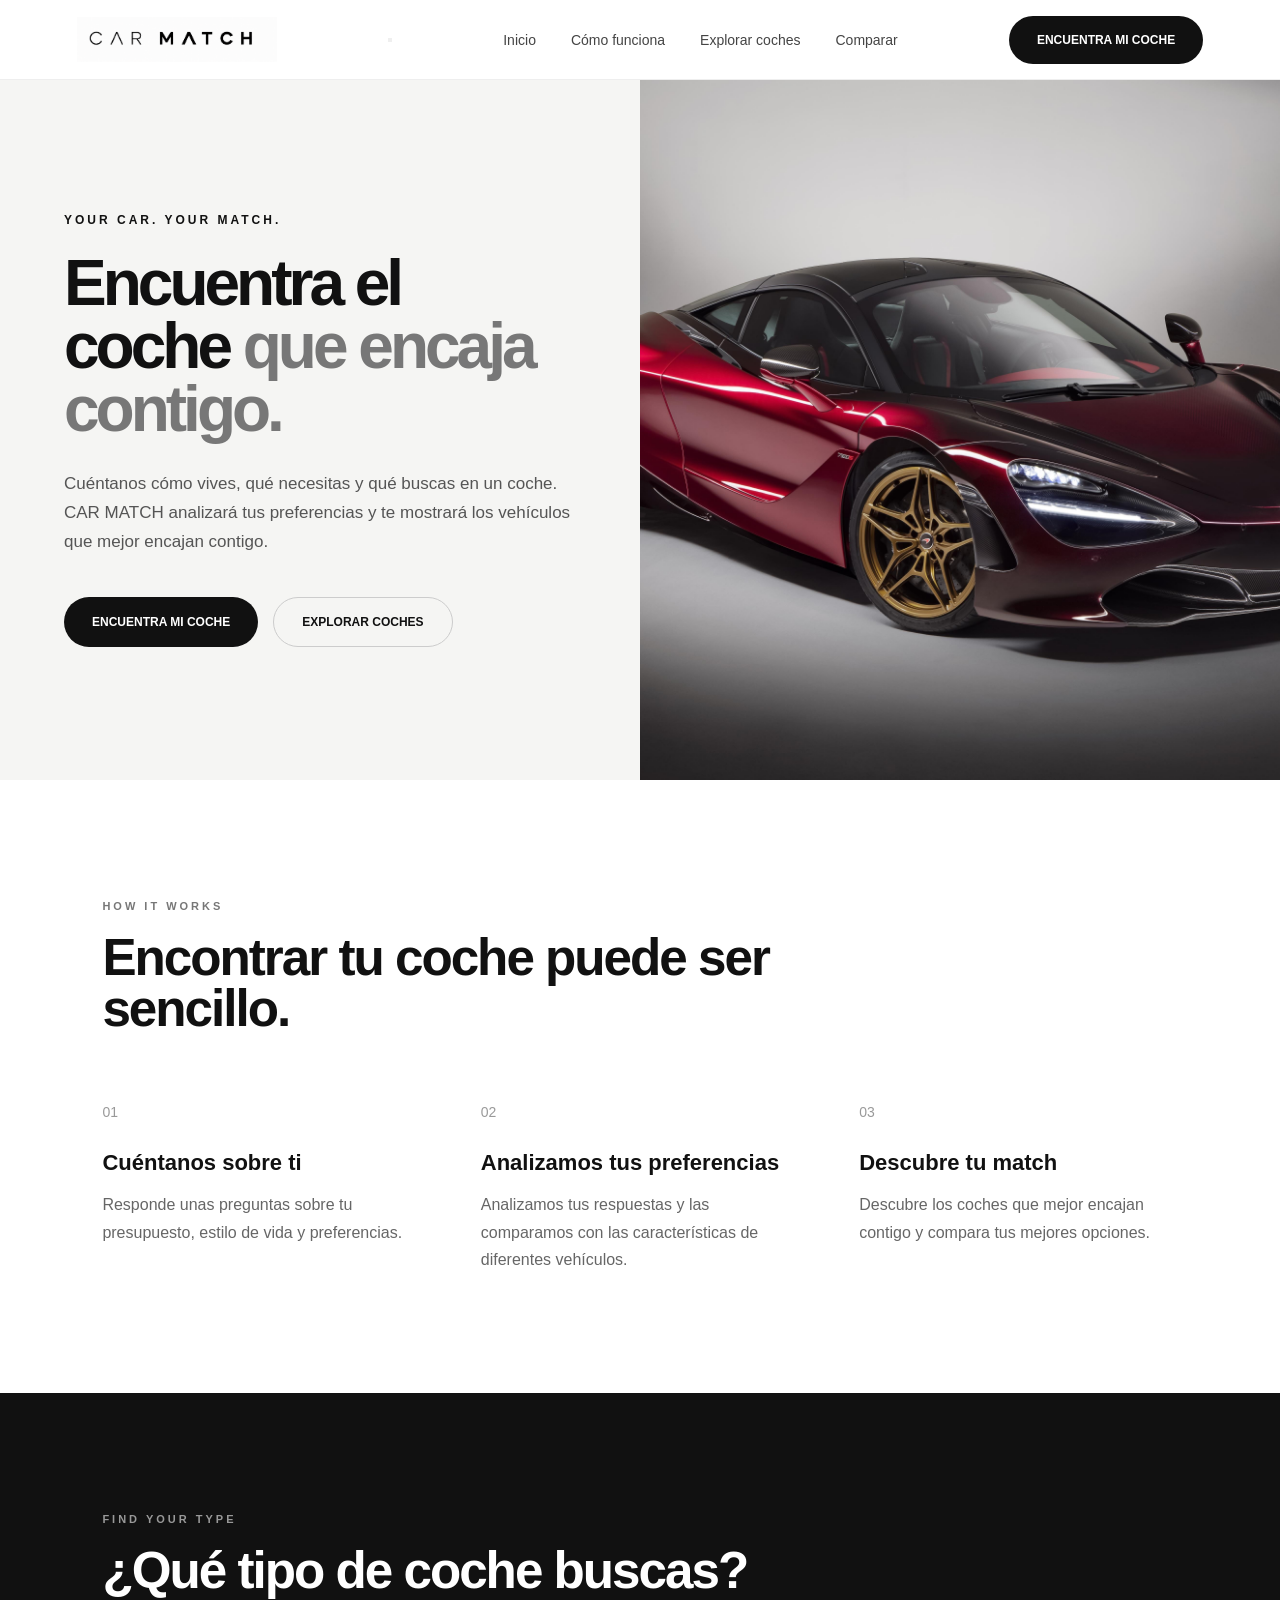
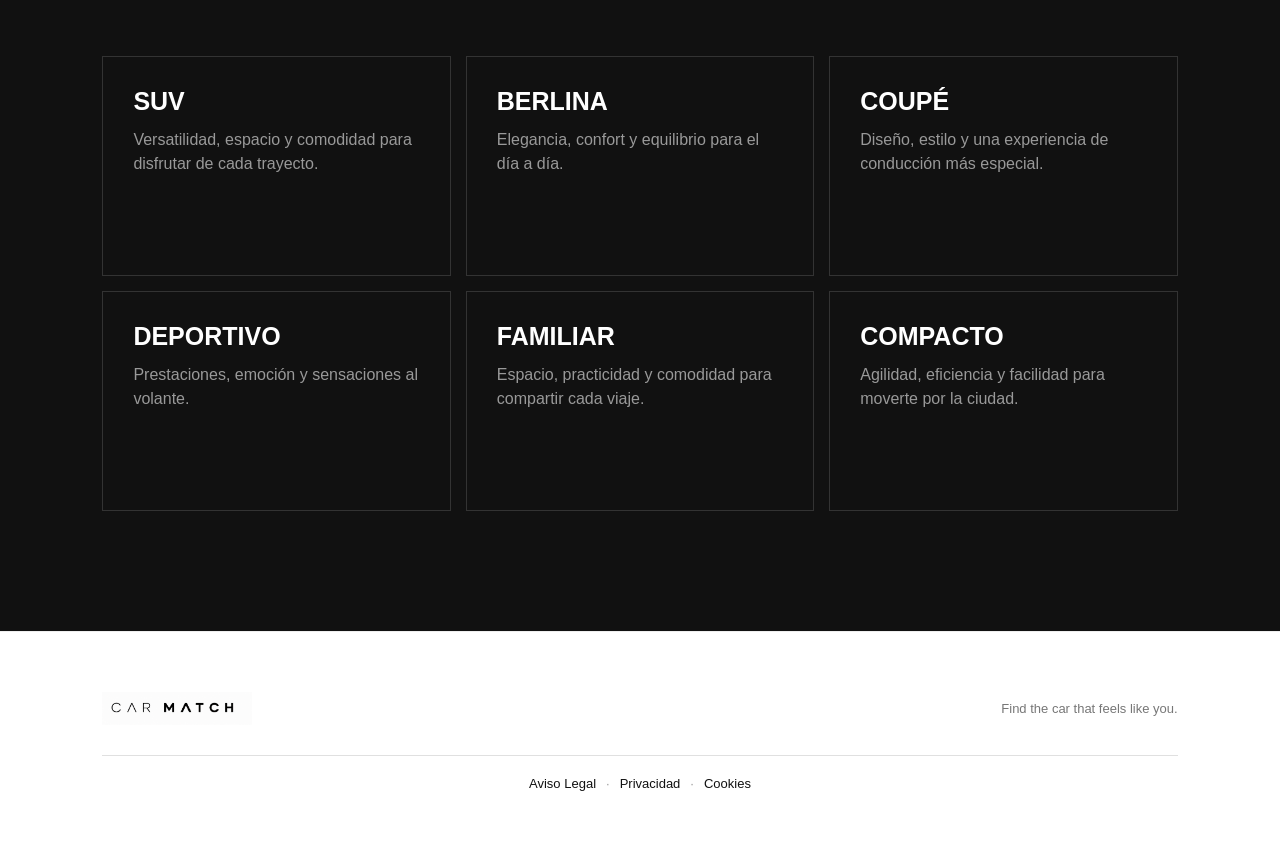
==== commit 0eed1550: "Adaptacion responsive movil" ====
--- a/index.html
+++ b/index.html
@@ -57,7 +57,12 @@
 
     <meta
         property="og:image"
-        content="images/logo.png"
+        content="https://encuentraelcoche.com/images/logo.png"
+    >
+
+    <meta
+    property="og:url"
+    content="https://encuentraelcoche.com/"
     >
 
     <!-- Favicon -->
@@ -70,6 +75,9 @@
         href="css/style.css"
     >
 
+    <script async src="https://pagead2.googlesyndication.com/pagead/js/adsbygoogle.js?client=ca-pub-1813960443566074"
+     crossorigin="anonymous"></script>
+
 </head>
 
 
@@ -93,6 +101,17 @@
         >
     </a>
 
+    <button
+    class="mobile-menu-toggle"
+    type="button"
+    aria-label="Abrir menú"
+    aria-expanded="false"
+    onclick="toggleMobileMenu()"
+>
+    <span></span>
+    <span></span>
+    <span></span>
+</button>
 
     <!-- NAVEGACIÓN ORDENADOR -->
 
